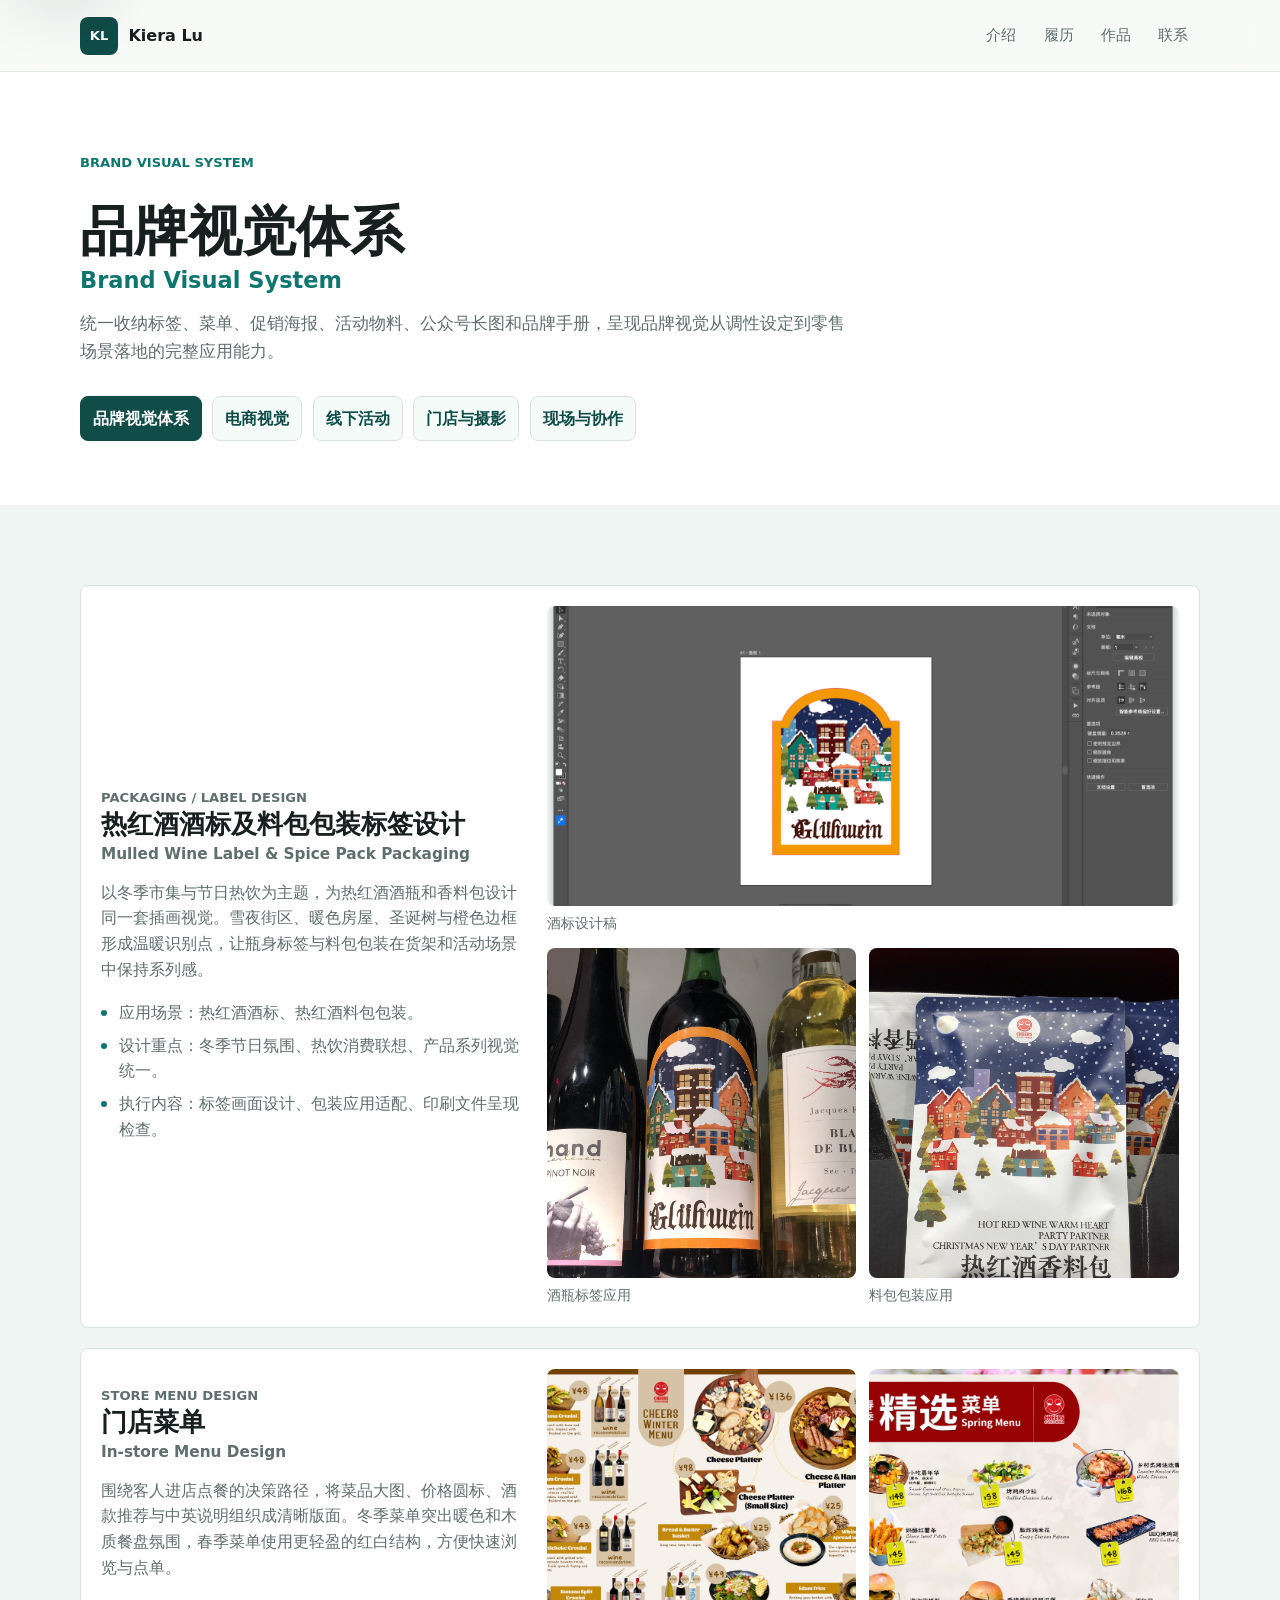
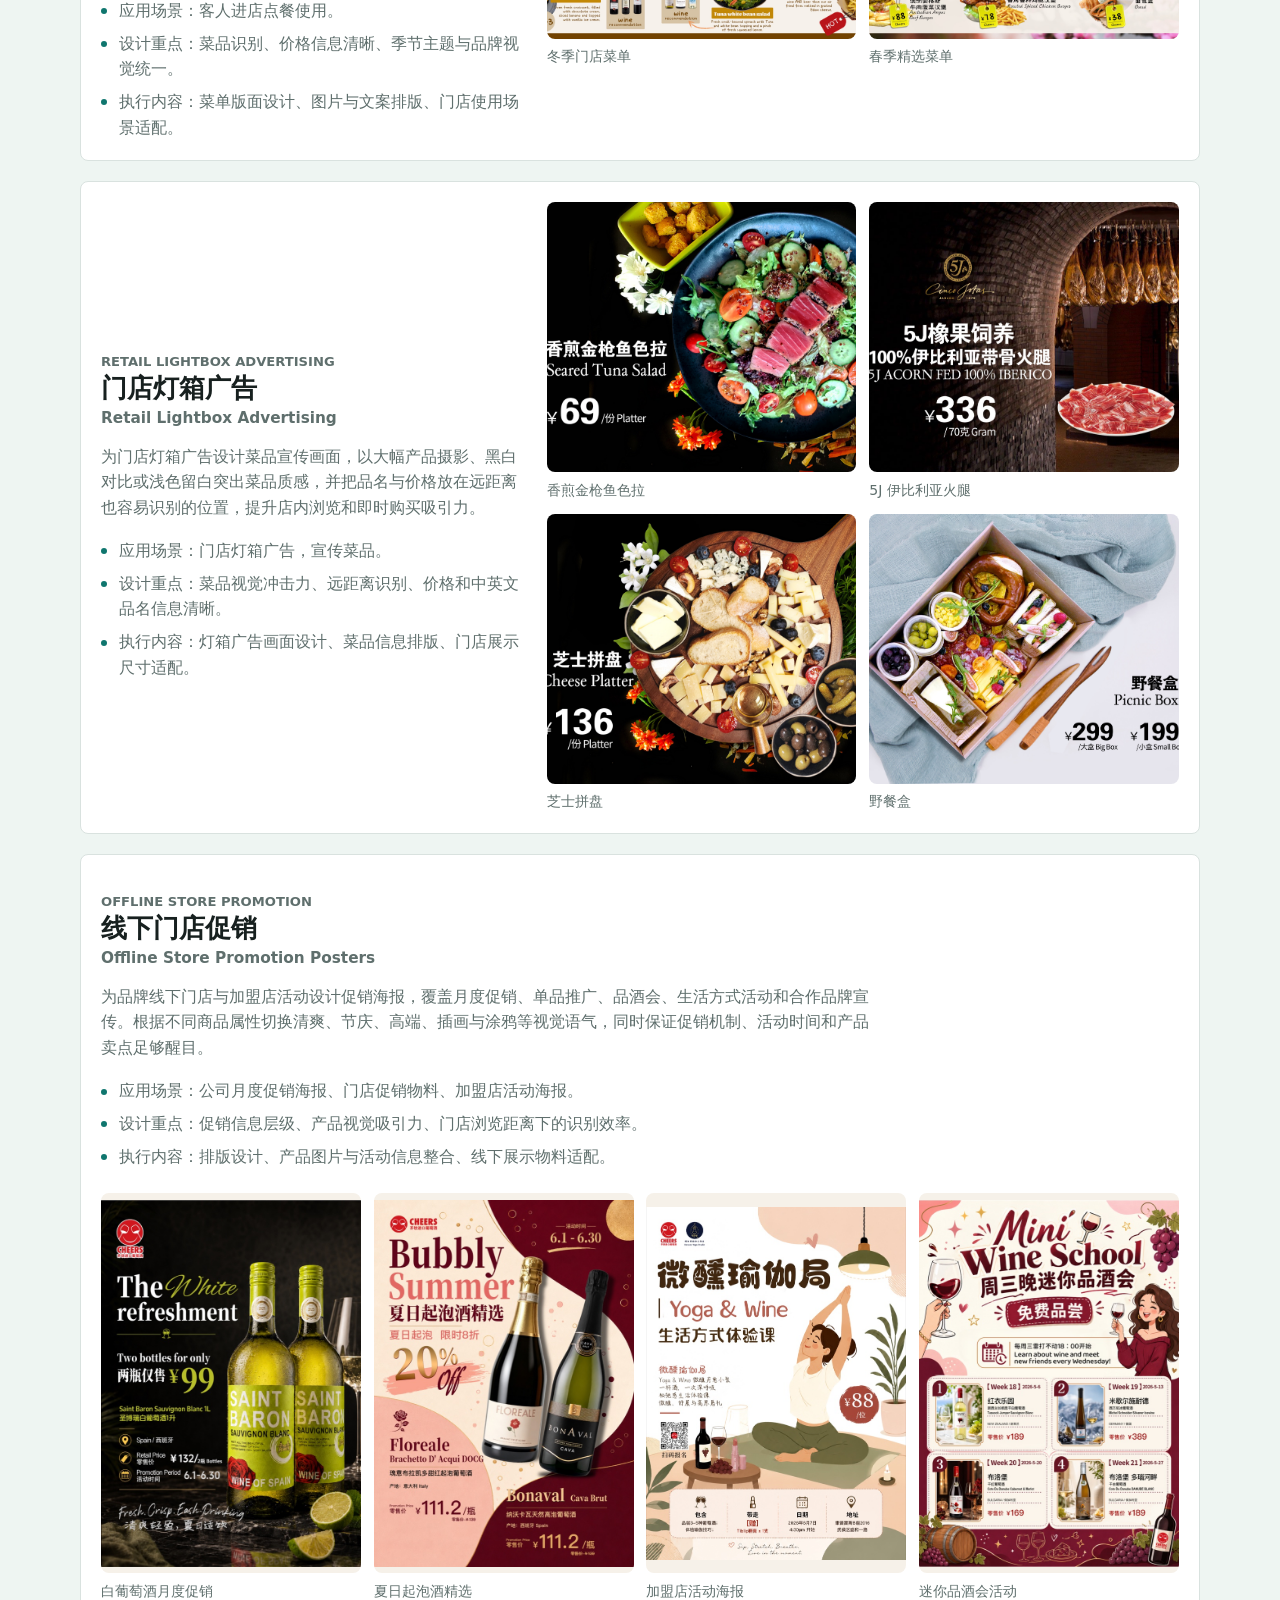
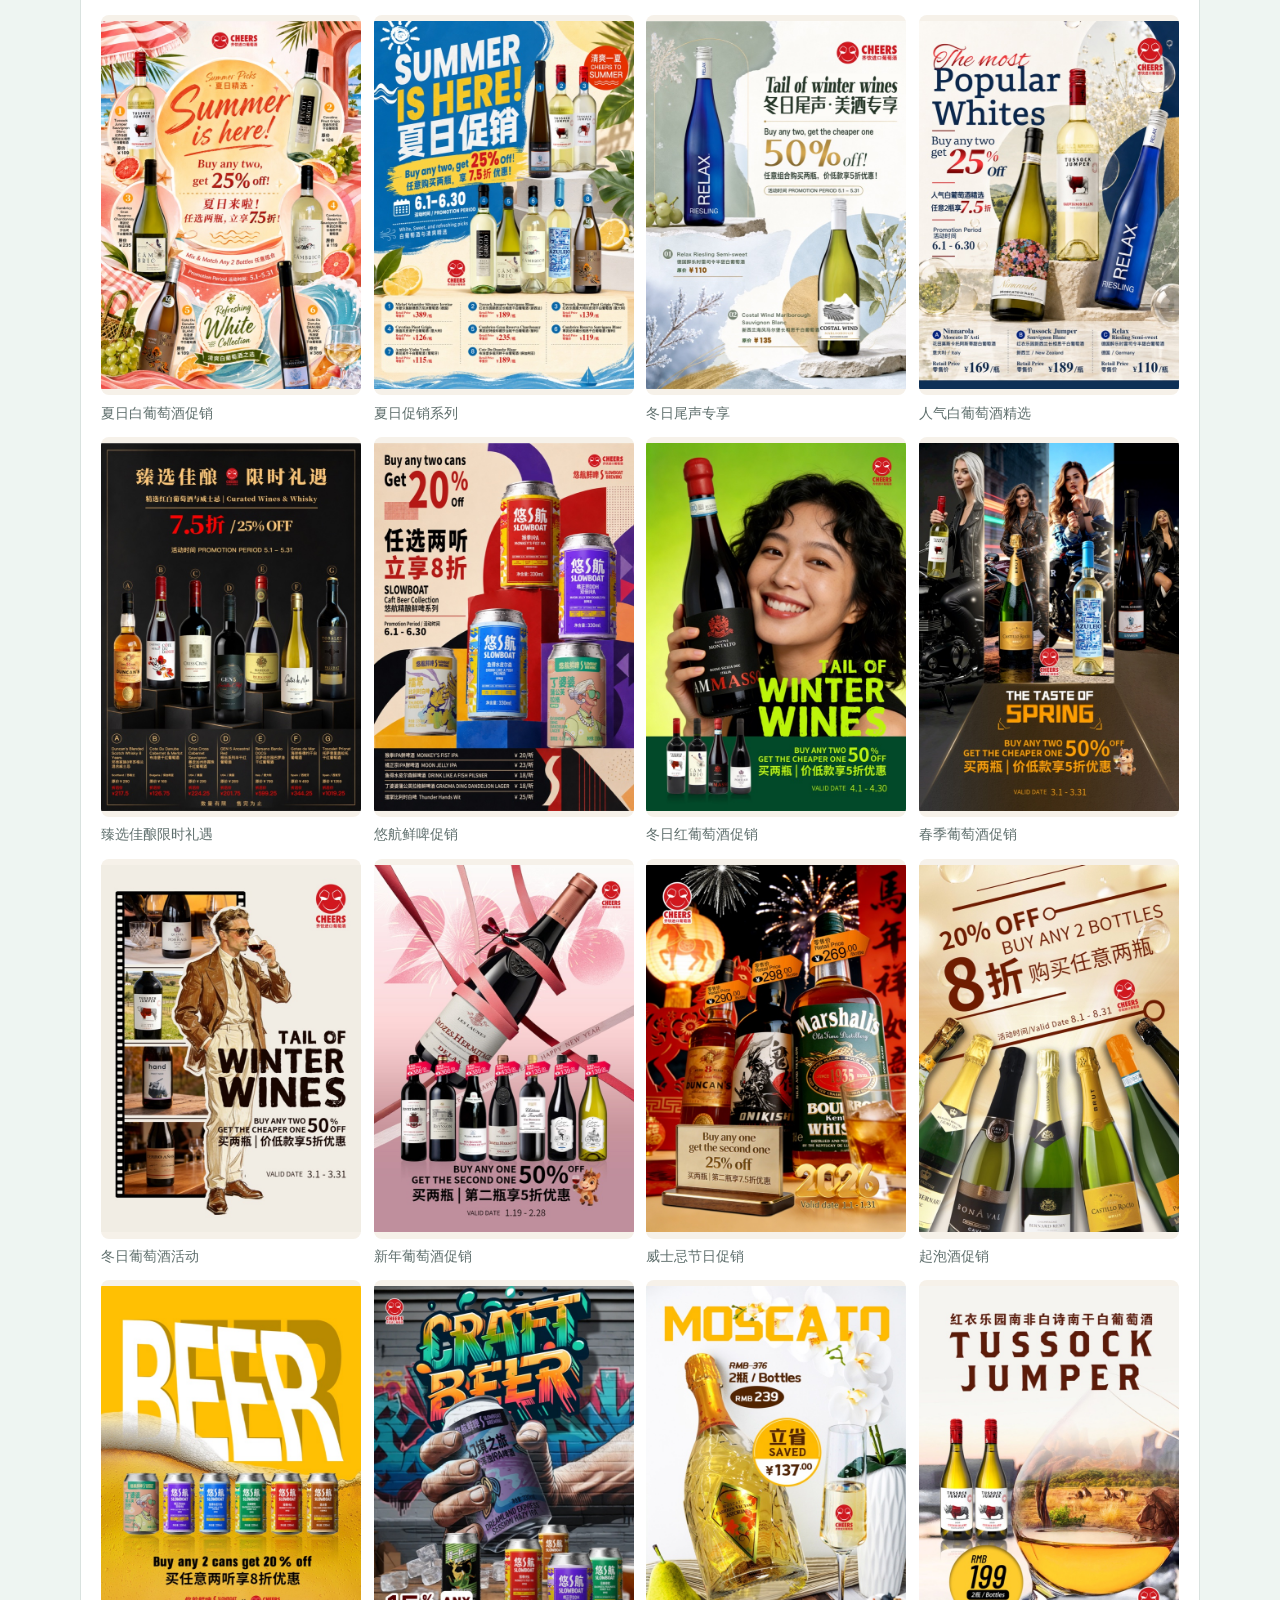
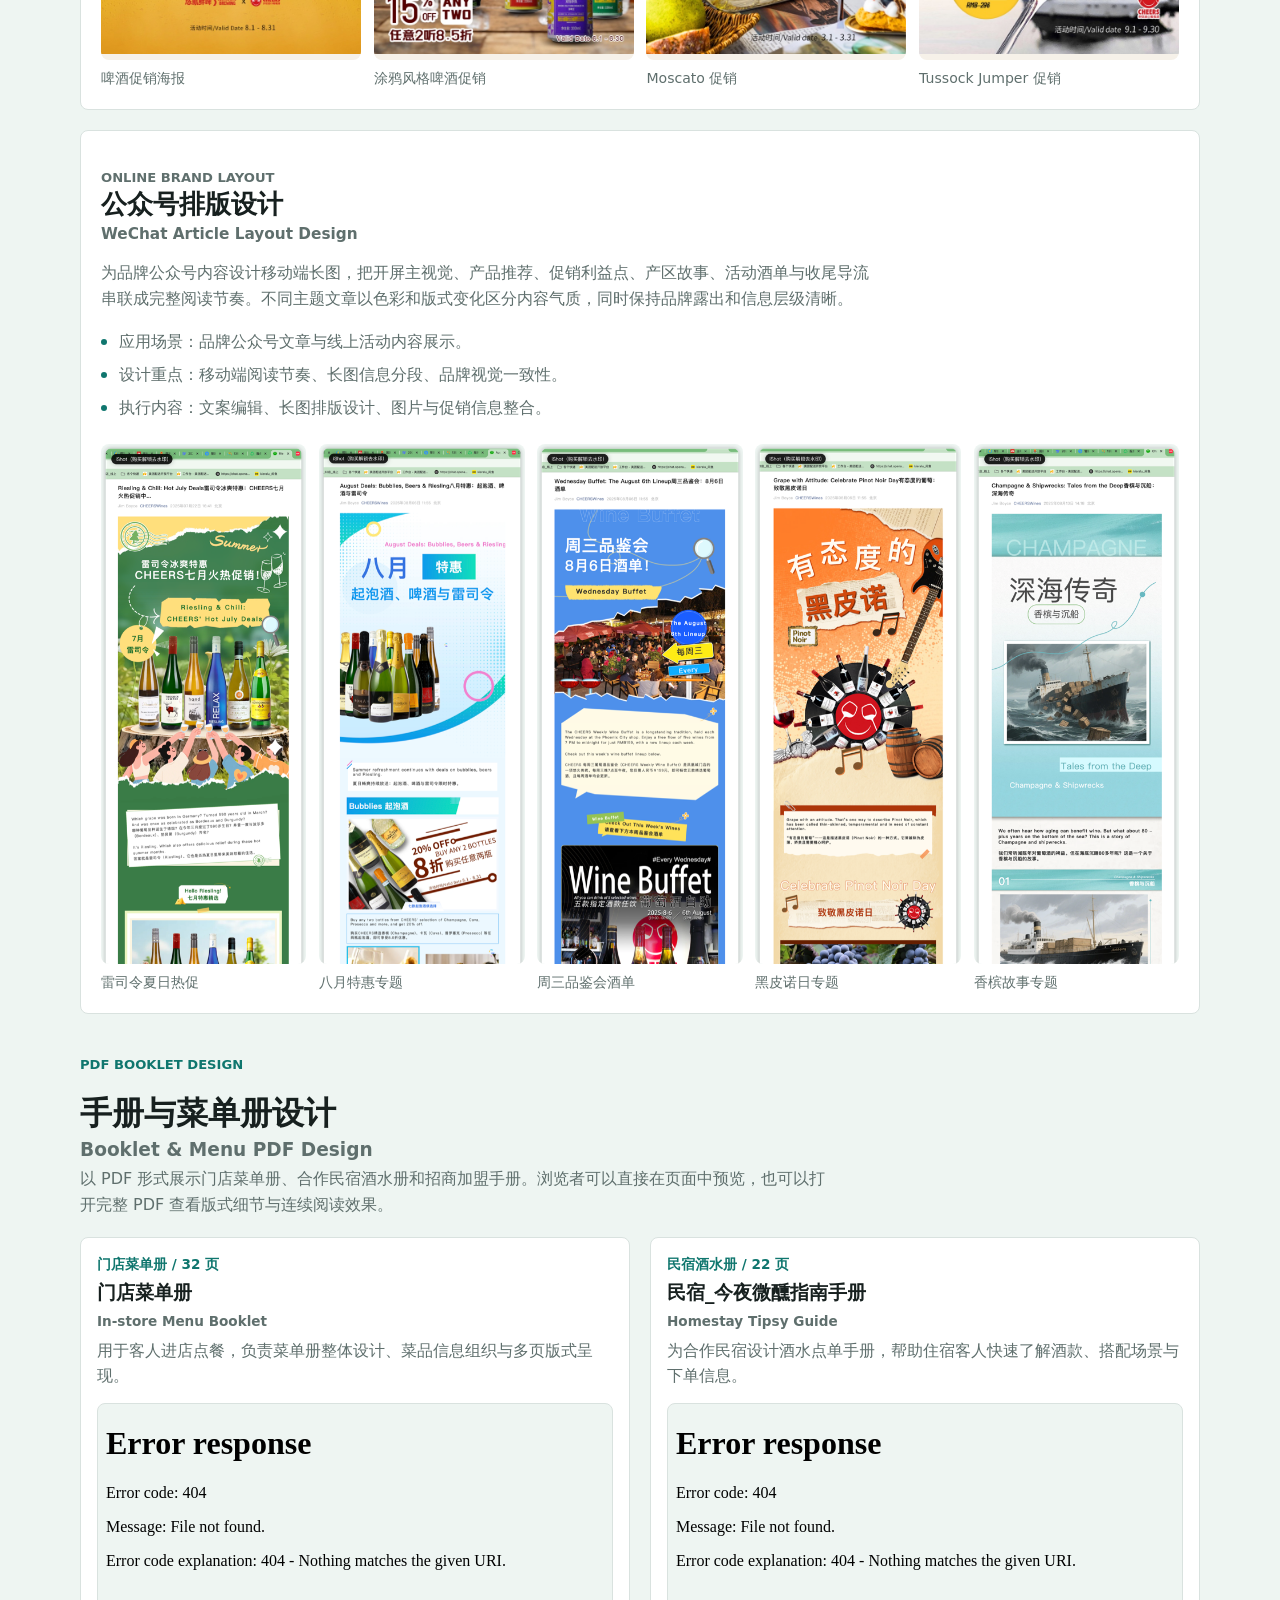
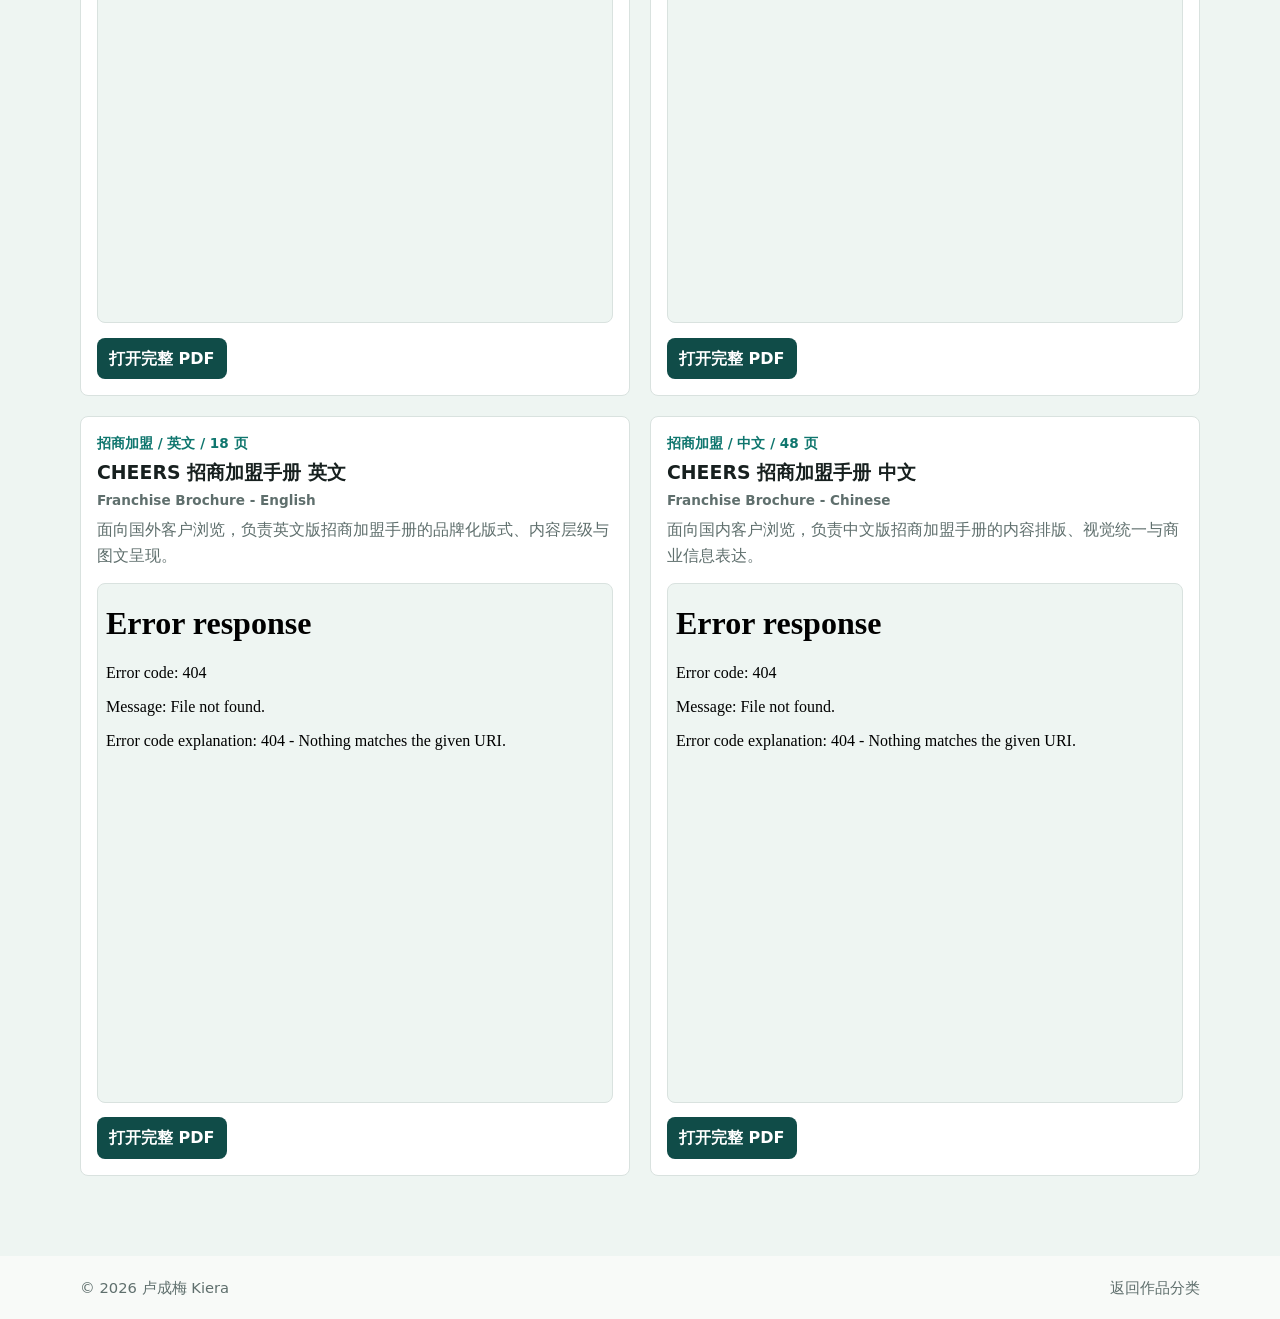
==== brand-visual.html @ 062b234b "Upload portfolio website" ====
<!doctype html>
<html lang="zh-CN">
  <head>
    <meta charset="utf-8" />
    <meta name="viewport" content="width=device-width, initial-scale=1" />
    <title>品牌视觉体系 - 卢成梅 Kiera</title>
    <meta
      name="description"
      content="卢成梅 Kiera 的品牌视觉体系作品，包括标签设计、菜单、门店促销海报、活动展位物料与品牌宣传素材。"
    />
    <link rel="stylesheet" href="styles.css" />
  </head>
  <body>
    <a class="skip-link" href="#main">跳到正文</a>

    <header class="site-header" data-header>
      <a class="brand" href="index.html#home" aria-label="回到首页">
        <span class="brand-mark" aria-hidden="true">KL</span>
        <span>Kiera Lu</span>
      </a>
      <nav class="site-nav" aria-label="主导航">
        <a href="index.html#about">介绍</a>
        <a href="index.html#resume">履历</a>
        <a href="index.html#work">作品</a>
        <a href="index.html#contact">联系</a>
      </nav>
    </header>

    <main id="main">
      <section class="page-hero">
        <div class="section-inner page-hero-inner">
          <p class="section-kicker">Brand Visual System</p>
          <h1>品牌视觉体系<span class="title-en">Brand Visual System</span></h1>
          <p>
            统一收纳标签、菜单、促销海报、活动物料、公众号长图和品牌手册，呈现品牌视觉从调性设定到零售场景落地的完整应用能力。
          </p>
          <div class="category-links" aria-label="作品分类">
            <a class="is-current" href="brand-visual.html">品牌视觉体系</a>
            <a href="ecommerce-visual.html">电商视觉</a>
            <a href="offline-events.html">线下活动</a>
            <a href="retail-photography.html">门店与摄影</a>
            <a href="onsite-collaboration.html">现场与协作</a>
          </div>
        </div>
      </section>

      <section class="section work-band">
        <div class="section-inner">
          <div class="case-stack">
            <article class="case-study" aria-labelledby="mulled-wine-title">
              <div class="case-copy">
                <p class="section-kicker">Packaging / Label Design</p>
                <h2 id="mulled-wine-title">
                  热红酒酒标及料包包装标签设计
                  <span class="title-en">Mulled Wine Label &amp; Spice Pack Packaging</span>
                </h2>
                <p>
                  以冬季市集与节日热饮为主题，为热红酒酒瓶和香料包设计同一套插画视觉。雪夜街区、暖色房屋、圣诞树与橙色边框形成温暖识别点，让瓶身标签与料包包装在货架和活动场景中保持系列感。
                </p>
                <ul class="case-points">
                  <li>应用场景：热红酒酒标、热红酒料包包装。</li>
                  <li>设计重点：冬季节日氛围、热饮消费联想、产品系列视觉统一。</li>
                  <li>执行内容：标签画面设计、包装应用适配、印刷文件呈现检查。</li>
                </ul>
              </div>

              <div class="case-gallery" aria-label="热红酒标签设计作品图">
                <figure>
                  <img
                    src="assets/works/mulled-wine-label-artwork.png"
                    data-full="assets/works/mulled-wine-label-artwork-full.png"
                    alt="Adobe Illustrator 中的热红酒酒标设计稿"
                  />
                  <figcaption>酒标设计稿</figcaption>
                </figure>
                <figure>
                  <img
                    src="assets/works/mulled-wine-bottle-label.jpg"
                    data-full="assets/works/mulled-wine-bottle-label-full.jpg"
                    alt="热红酒酒瓶标签实际应用照片"
                  />
                  <figcaption>酒瓶标签应用</figcaption>
                </figure>
                <figure>
                  <img
                    src="assets/works/mulled-wine-spice-pack.jpg"
                    data-full="assets/works/mulled-wine-spice-pack-full.jpg"
                    alt="热红酒料包包装标签实际应用照片"
                  />
                  <figcaption>料包包装应用</figcaption>
                </figure>
              </div>
            </article>

            <article class="case-study" aria-labelledby="store-menu-title">
              <div class="case-copy">
                <p class="section-kicker">Store Menu Design</p>
                <h2 id="store-menu-title">门店菜单<span class="title-en">In-store Menu Design</span></h2>
                <p>
                  围绕客人进店点餐的决策路径，将菜品大图、价格圆标、酒款推荐与中英说明组织成清晰版面。冬季菜单突出暖色和木质餐盘氛围，春季菜单使用更轻盈的红白结构，方便快速浏览与点单。
                </p>
                <ul class="case-points">
                  <li>应用场景：客人进店点餐使用。</li>
                  <li>设计重点：菜品识别、价格信息清晰、季节主题与品牌视觉统一。</li>
                  <li>执行内容：菜单版面设计、图片与文案排版、门店使用场景适配。</li>
                </ul>
              </div>

              <div class="case-gallery gallery-pair" aria-label="门店菜单设计作品图">
                <figure>
                  <img
                    src="assets/works/store-menu-winter.jpg"
                    data-full="assets/works/store-menu-winter-full.jpg"
                    alt="Cheers 冬季门店菜单设计"
                  />
                  <figcaption>冬季门店菜单</figcaption>
                </figure>
                <figure>
                  <img
                    src="assets/works/store-menu-spring.jpg"
                    data-full="assets/works/store-menu-spring-full.jpg"
                    alt="Cheers 春季精选门店菜单设计"
                  />
                  <figcaption>春季精选菜单</figcaption>
                </figure>
              </div>
            </article>

            <article class="case-study" aria-labelledby="lightbox-ad-title">
              <div class="case-copy">
                <p class="section-kicker">Retail Lightbox Advertising</p>
                <h2 id="lightbox-ad-title">
                  门店灯箱广告
                  <span class="title-en">Retail Lightbox Advertising</span>
                </h2>
                <p>
                  为门店灯箱广告设计菜品宣传画面，以大幅产品摄影、黑白对比或浅色留白突出菜品质感，并把品名与价格放在远距离也容易识别的位置，提升店内浏览和即时购买吸引力。
                </p>
                <ul class="case-points">
                  <li>应用场景：门店灯箱广告，宣传菜品。</li>
                  <li>设计重点：菜品视觉冲击力、远距离识别、价格和中英文品名信息清晰。</li>
                  <li>执行内容：灯箱广告画面设计、菜品信息排版、门店展示尺寸适配。</li>
                </ul>
              </div>

              <div class="case-gallery gallery-pair" aria-label="门店灯箱广告作品图">
                <figure>
                  <img
                    src="assets/works/lightbox-ad-tuna-salad.jpg"
                    data-full="assets/works/lightbox-ad-tuna-salad-full.jpg"
                    alt="香煎金枪鱼色拉门店灯箱广告"
                  />
                  <figcaption>香煎金枪鱼色拉</figcaption>
                </figure>
                <figure>
                  <img
                    src="assets/works/lightbox-ad-iberico-ham.jpg"
                    data-full="assets/works/lightbox-ad-iberico-ham-full.jpg"
                    alt="5J 橡果饲养伊比利亚带骨火腿门店灯箱广告"
                  />
                  <figcaption>5J 伊比利亚火腿</figcaption>
                </figure>
                <figure>
                  <img
                    src="assets/works/lightbox-ad-cheese-platter.jpg"
                    data-full="assets/works/lightbox-ad-cheese-platter-full.jpg"
                    alt="芝士拼盘门店灯箱广告"
                  />
                  <figcaption>芝士拼盘</figcaption>
                </figure>
                <figure>
                  <img
                    src="assets/works/lightbox-ad-picnic-box.jpg"
                    data-full="assets/works/lightbox-ad-picnic-box-full.jpg"
                    alt="野餐盒门店灯箱广告"
                  />
                  <figcaption>野餐盒</figcaption>
                </figure>
              </div>
            </article>

            <article class="case-study case-study-wide" aria-labelledby="offline-promo-title">
              <div class="case-copy">
                <p class="section-kicker">Offline Store Promotion</p>
                <h2 id="offline-promo-title">
                  线下门店促销
                  <span class="title-en">Offline Store Promotion Posters</span>
                </h2>
                <p>
                  为品牌线下门店与加盟店活动设计促销海报，覆盖月度促销、单品推广、品酒会、生活方式活动和合作品牌宣传。根据不同商品属性切换清爽、节庆、高端、插画与涂鸦等视觉语气，同时保证促销机制、活动时间和产品卖点足够醒目。
                </p>
                <ul class="case-points">
                  <li>应用场景：公司月度促销海报、门店促销物料、加盟店活动海报。</li>
                  <li>设计重点：促销信息层级、产品视觉吸引力、门店浏览距离下的识别效率。</li>
                  <li>执行内容：排版设计、产品图片与活动信息整合、线下展示物料适配。</li>
                </ul>
              </div>

              <div class="case-gallery gallery-posters" aria-label="线下门店促销海报作品图">
                <figure>
                  <img
                    src="assets/works/promo-poster-01.jpg"
                    data-full="assets/works/promo-poster-01-full.jpg"
                    data-long="true"
                    alt="圣博瑞白葡萄酒六月门店促销海报"
                  />
                  <figcaption>白葡萄酒月度促销</figcaption>
                </figure>
                <figure>
                  <img
                    src="assets/works/promo-poster-02.jpg"
                    data-full="assets/works/promo-poster-02-full.jpg"
                    data-long="true"
                    alt="夏日起泡酒精选门店促销海报"
                  />
                  <figcaption>夏日起泡酒精选</figcaption>
                </figure>
                <figure>
                  <img
                    src="assets/works/promo-poster-03.jpg"
                    data-full="assets/works/promo-poster-03-full.jpg"
                    data-long="true"
                    alt="微醺瑜伽局生活方式体验课海报"
                  />
                  <figcaption>加盟店活动海报</figcaption>
                </figure>
                <figure>
                  <img
                    src="assets/works/promo-poster-04.jpg"
                    data-full="assets/works/promo-poster-04-full.jpg"
                    data-long="true"
                    alt="周三晚迷你品酒会免费品尝海报"
                  />
                  <figcaption>迷你品酒会活动</figcaption>
                </figure>
                <figure>
                  <img
                    src="assets/works/promo-poster-05.jpg"
                    data-full="assets/works/promo-poster-05-full.jpg"
                    data-long="true"
                    alt="夏日精选白葡萄酒门店促销海报"
                  />
                  <figcaption>夏日白葡萄酒促销</figcaption>
                </figure>
                <figure>
                  <img
                    src="assets/works/promo-poster-06.jpg"
                    data-full="assets/works/promo-poster-06-full.jpg"
                    data-long="true"
                    alt="夏日促销白葡萄酒系列海报"
                  />
                  <figcaption>夏日促销系列</figcaption>
                </figure>
                <figure>
                  <img
                    src="assets/works/promo-poster-07.jpg"
                    data-full="assets/works/promo-poster-07-full.jpg"
                    data-long="true"
                    alt="冬日尾声美酒专享门店促销海报"
                  />
                  <figcaption>冬日尾声专享</figcaption>
                </figure>
                <figure>
                  <img
                    src="assets/works/promo-poster-08.jpg"
                    data-full="assets/works/promo-poster-08-full.jpg"
                    data-long="true"
                    alt="人气白葡萄酒精选门店促销海报"
                  />
                  <figcaption>人气白葡萄酒精选</figcaption>
                </figure>
                <figure>
                  <img
                    src="assets/works/promo-poster-09.jpg"
                    data-full="assets/works/promo-poster-09-full.jpg"
                    data-long="true"
                    alt="臻选佳酿限时礼遇门店促销海报"
                  />
                  <figcaption>臻选佳酿限时礼遇</figcaption>
                </figure>
                <figure>
                  <img
                    src="assets/works/promo-poster-10.jpg"
                    data-full="assets/works/promo-poster-10-full.jpg"
                    data-long="true"
                    alt="悠航鲜啤六月门店促销海报"
                  />
                  <figcaption>悠航鲜啤促销</figcaption>
                </figure>
                <figure>
                  <img
                    src="assets/works/promo-poster-11.jpg"
                    data-full="assets/works/promo-poster-11-full.jpg"
                    data-long="true"
                    alt="冬日红葡萄酒买两瓶低价款五折促销海报"
                  />
                  <figcaption>冬日红葡萄酒促销</figcaption>
                </figure>
                <figure>
                  <img
                    src="assets/works/promo-poster-12.jpg"
                    data-full="assets/works/promo-poster-12-full.jpg"
                    data-long="true"
                    alt="春季葡萄酒买两瓶低价款五折促销海报"
                  />
                  <figcaption>春季葡萄酒促销</figcaption>
                </figure>
                <figure>
                  <img
                    src="assets/works/promo-poster-13.jpg"
                    data-full="assets/works/promo-poster-13-full.jpg"
                    data-long="true"
                    alt="冬日葡萄酒促销活动海报"
                  />
                  <figcaption>冬日葡萄酒活动</figcaption>
                </figure>
                <figure>
                  <img
                    src="assets/works/promo-poster-14.jpg"
                    data-full="assets/works/promo-poster-14-full.jpg"
                    data-long="true"
                    alt="新年葡萄酒买两瓶第二瓶五折促销海报"
                  />
                  <figcaption>新年葡萄酒促销</figcaption>
                </figure>
                <figure>
                  <img
                    src="assets/works/promo-poster-15.jpg"
                    data-full="assets/works/promo-poster-15-full.jpg"
                    data-long="true"
                    alt="威士忌买一瓶第二瓶七五折促销海报"
                  />
                  <figcaption>威士忌节日促销</figcaption>
                </figure>
                <figure>
                  <img
                    src="assets/works/promo-poster-16.jpg"
                    data-full="assets/works/promo-poster-16-full.jpg"
                    data-long="true"
                    alt="起泡酒八月门店促销海报"
                  />
                  <figcaption>起泡酒促销</figcaption>
                </figure>
                <figure>
                  <img
                    src="assets/works/promo-poster-17.jpg"
                    data-full="assets/works/promo-poster-17-full.jpg"
                    data-long="true"
                    alt="悠航鲜啤八月门店促销海报"
                  />
                  <figcaption>啤酒促销海报</figcaption>
                </figure>
                <figure>
                  <img
                    src="assets/works/promo-poster-18.jpg"
                    data-full="assets/works/promo-poster-18-full.jpg"
                    data-long="true"
                    alt="悠航鲜啤涂鸦风格门店促销海报"
                  />
                  <figcaption>涂鸦风格啤酒促销</figcaption>
                </figure>
                <figure>
                  <img
                    src="assets/works/promo-poster-19.jpg"
                    data-full="assets/works/promo-poster-19-full.jpg"
                    data-long="true"
                    alt="Moscato 起泡酒促销海报"
                  />
                  <figcaption>Moscato 促销</figcaption>
                </figure>
                <figure>
                  <img
                    src="assets/works/promo-poster-20.jpg"
                    data-full="assets/works/promo-poster-20-full.jpg"
                    data-long="true"
                    alt="Tussock Jumper 南非白诗南促销海报"
                  />
                  <figcaption>Tussock Jumper 促销</figcaption>
                </figure>
              </div>
            </article>

            <article class="case-study case-study-wide" aria-labelledby="wechat-layout-title">
              <div class="case-copy">
                <p class="section-kicker">Online Brand Layout</p>
                <h2 id="wechat-layout-title">
                  公众号排版设计
                  <span class="title-en">WeChat Article Layout Design</span>
                </h2>
                <p>
                  为品牌公众号内容设计移动端长图，把开屏主视觉、产品推荐、促销利益点、产区故事、活动酒单与收尾导流串联成完整阅读节奏。不同主题文章以色彩和版式变化区分内容气质，同时保持品牌露出和信息层级清晰。
                </p>
                <ul class="case-points">
                  <li>应用场景：品牌公众号文章与线上活动内容展示。</li>
                  <li>设计重点：移动端阅读节奏、长图信息分段、品牌视觉一致性。</li>
                  <li>执行内容：文案编辑、长图排版设计、图片与促销信息整合。</li>
                </ul>
              </div>

              <div class="case-gallery gallery-long" aria-label="公众号排版设计作品图">
                <figure>
                  <img
                    src="assets/works/wechat-riesling-summer.png"
                    data-full="assets/works/wechat-riesling-summer-full.png"
                    data-long="true"
                    alt="雷司令夏日热促公众号排版长图"
                  />
                  <figcaption>雷司令夏日热促</figcaption>
                </figure>
                <figure>
                  <img
                    src="assets/works/wechat-august-deals.png"
                    data-full="assets/works/wechat-august-deals-full.png"
                    data-long="true"
                    alt="八月起泡酒啤酒雷司令特惠公众号排版长图"
                  />
                  <figcaption>八月特惠专题</figcaption>
                </figure>
                <figure>
                  <img
                    src="assets/works/wechat-wine-buffet.png"
                    data-full="assets/works/wechat-wine-buffet-full.png"
                    data-long="true"
                    alt="周三品鉴会酒单公众号排版长图"
                  />
                  <figcaption>周三品鉴会酒单</figcaption>
                </figure>
                <figure>
                  <img
                    src="assets/works/wechat-pinot-noir-day.png"
                    data-full="assets/works/wechat-pinot-noir-day-full.png"
                    data-long="true"
                    alt="黑皮诺日公众号排版长图"
                  />
                  <figcaption>黑皮诺日专题</figcaption>
                </figure>
                <figure>
                  <img
                    src="assets/works/wechat-champagne-tales.png"
                    data-full="assets/works/wechat-champagne-tales-full.png"
                    data-long="true"
                    alt="香槟故事公众号排版长图"
                  />
                  <figcaption>香槟故事专题</figcaption>
                </figure>
              </div>
            </article>
          </div>

          <section class="pdf-section" aria-labelledby="pdf-booklets-title">
            <div class="case-category-heading">
              <p class="section-kicker">PDF Booklet Design</p>
              <h2 id="pdf-booklets-title">
                手册与菜单册设计
                <span class="title-en">Booklet &amp; Menu PDF Design</span>
              </h2>
              <span>
                以 PDF 形式展示门店菜单册、合作民宿酒水册和招商加盟手册。浏览者可以直接在页面中预览，也可以打开完整 PDF 查看版式细节与连续阅读效果。
              </span>
            </div>

            <div class="pdf-grid">
              <article class="pdf-card">
                <div class="pdf-copy">
                  <p>门店菜单册 / 32 页</p>
                  <h3>门店菜单册<span class="title-en">In-store Menu Booklet</span></h3>
                  <span>用于客人进店点餐，负责菜单册整体设计、菜品信息组织与多页版式呈现。</span>
                </div>
                <iframe
                  title="门店菜单册 PDF 预览"
                  src="assets/pdfs/store-menu-book.pdf#toolbar=0&navpanes=0"
                  loading="lazy"
                ></iframe>
                <a href="assets/pdfs/store-menu-book.pdf" target="_blank" rel="noreferrer">打开完整 PDF</a>
              </article>

              <article class="pdf-card">
                <div class="pdf-copy">
                  <p>民宿酒水册 / 22 页</p>
                  <h3>民宿_今夜微醺指南手册<span class="title-en">Homestay Tipsy Guide</span></h3>
                  <span>为合作民宿设计酒水点单手册，帮助住宿客人快速了解酒款、搭配场景与下单信息。</span>
                </div>
                <iframe
                  title="民宿今夜微醺指南手册 PDF 预览"
                  src="assets/pdfs/homestay-tipsy-guide.pdf#toolbar=0&navpanes=0"
                  loading="lazy"
                ></iframe>
                <a href="assets/pdfs/homestay-tipsy-guide.pdf" target="_blank" rel="noreferrer">打开完整 PDF</a>
              </article>

              <article class="pdf-card">
                <div class="pdf-copy">
                  <p>招商加盟 / 英文 / 18 页</p>
                  <h3>CHEERS 招商加盟手册 英文<span class="title-en">Franchise Brochure - English</span></h3>
                  <span>面向国外客户浏览，负责英文版招商加盟手册的品牌化版式、内容层级与图文呈现。</span>
                </div>
                <iframe
                  title="CHEERS 招商加盟手册英文 PDF 预览"
                  src="assets/pdfs/cheers-franchise-brochure-en.pdf#toolbar=0&navpanes=0"
                  loading="lazy"
                ></iframe>
                <a href="assets/pdfs/cheers-franchise-brochure-en.pdf" target="_blank" rel="noreferrer">打开完整 PDF</a>
              </article>

              <article class="pdf-card">
                <div class="pdf-copy">
                  <p>招商加盟 / 中文 / 48 页</p>
                  <h3>CHEERS 招商加盟手册 中文<span class="title-en">Franchise Brochure - Chinese</span></h3>
                  <span>面向国内客户浏览，负责中文版招商加盟手册的内容排版、视觉统一与商业信息表达。</span>
                </div>
                <iframe
                  title="CHEERS 招商加盟手册中文 PDF 预览"
                  src="assets/pdfs/cheers-franchise-brochure-cn.pdf#toolbar=0&navpanes=0"
                  loading="lazy"
                ></iframe>
                <a href="assets/pdfs/cheers-franchise-brochure-cn.pdf" target="_blank" rel="noreferrer">打开完整 PDF</a>
              </article>
            </div>
          </section>
        </div>
      </section>
    </main>

    <footer class="site-footer">
      <span>© <span data-year></span> 卢成梅 Kiera</span>
      <a href="index.html#work">返回作品分类</a>
    </footer>

    <script src="script.js"></script>
  </body>
</html>
---- styles.css ----
:root {
  --ink: #17201f;
  --muted: #5f6f6d;
  --paper: #f8faf8;
  --surface: #ffffff;
  --line: #d9e2df;
  --teal: #0f766e;
  --teal-dark: #104c48;
  --amber: #c76e1d;
  --red: #bd3d35;
  --shadow: 0 22px 60px rgba(23, 32, 31, 0.14);
}

* {
  box-sizing: border-box;
}

html {
  scroll-behavior: smooth;
}

body {
  margin: 0;
  color: var(--ink);
  background: var(--paper);
  font-family:
    Inter, ui-sans-serif, system-ui, -apple-system, BlinkMacSystemFont, "Segoe UI",
    "PingFang SC", "Hiragino Sans GB", "Microsoft YaHei", sans-serif;
  line-height: 1.6;
  letter-spacing: 0;
}

img {
  max-width: 100%;
  display: block;
}

a {
  color: inherit;
}

.skip-link {
  position: absolute;
  left: 1rem;
  top: -4rem;
  z-index: 10;
  padding: 0.65rem 0.9rem;
  border-radius: 8px;
  background: var(--surface);
  box-shadow: var(--shadow);
  transition: top 160ms ease;
}

.skip-link:focus {
  top: 1rem;
}

.site-header {
  position: sticky;
  top: 0;
  z-index: 5;
  display: flex;
  align-items: center;
  justify-content: space-between;
  gap: 1rem;
  min-height: 72px;
  padding: 0.85rem max(1.25rem, calc((100vw - 1120px) / 2));
  background: rgba(248, 250, 248, 0.86);
  border-bottom: 1px solid rgba(217, 226, 223, 0.78);
  backdrop-filter: blur(18px);
}

.brand {
  display: inline-flex;
  align-items: center;
  gap: 0.65rem;
  font-weight: 800;
  text-decoration: none;
}

.brand-mark {
  display: inline-grid;
  width: 38px;
  height: 38px;
  place-items: center;
  border-radius: 8px;
  color: #ffffff;
  background: var(--teal-dark);
  font-size: 0.82rem;
}

.site-nav {
  display: flex;
  align-items: center;
  gap: 0.2rem;
}

.site-nav a {
  padding: 0.55rem 0.75rem;
  border-radius: 8px;
  color: var(--muted);
  font-size: 0.95rem;
  text-decoration: none;
}

.site-nav a:hover,
.site-nav a.is-active {
  color: var(--ink);
  background: rgba(15, 118, 110, 0.1);
}

.hero {
  position: relative;
  min-height: 78svh;
  display: grid;
  align-items: end;
  overflow: hidden;
  color: #ffffff;
}

.hero-image,
.hero-shade {
  position: absolute;
  inset: 0;
  width: 100%;
  height: 100%;
}

.hero-image {
  object-fit: cover;
}

.hero-shade {
  background:
    linear-gradient(90deg, rgba(10, 20, 18, 0.8), rgba(10, 20, 18, 0.22)),
    linear-gradient(0deg, rgba(10, 20, 18, 0.44), rgba(10, 20, 18, 0.04));
}

.hero-content {
  position: relative;
  width: min(1120px, calc(100% - 2.5rem));
  margin: 0 auto;
  padding: 8rem 0 5rem;
}

.eyebrow,
.section-kicker {
  margin: 0 0 0.9rem;
  color: var(--teal);
  font-size: 0.82rem;
  font-weight: 800;
  text-transform: uppercase;
}

.hero .eyebrow {
  color: #bce7db;
}

.hero h1 {
  max-width: 760px;
  margin: 0;
  font-size: 4rem;
  line-height: 1.05;
}

.hero-subtitle {
  max-width: 620px;
  margin: 1.35rem 0 0;
  color: rgba(255, 255, 255, 0.86);
  font-size: 1.2rem;
}

.hero-actions {
  display: flex;
  flex-wrap: wrap;
  gap: 0.75rem;
  margin-top: 2rem;
}

.hero-metrics {
  display: flex;
  flex-wrap: wrap;
  gap: 0.75rem;
  margin-top: 1.8rem;
}

.hero-metrics span {
  display: inline-flex;
  align-items: center;
  min-height: 42px;
  padding: 0.55rem 0.75rem;
  border: 1px solid rgba(255, 255, 255, 0.28);
  border-radius: 8px;
  color: rgba(255, 255, 255, 0.88);
  background: rgba(255, 255, 255, 0.11);
  backdrop-filter: blur(14px);
}

.hero-metrics strong {
  margin-right: 0.28rem;
  color: #ffffff;
}

.button {
  display: inline-flex;
  align-items: center;
  min-height: 44px;
  padding: 0.7rem 1rem;
  border-radius: 8px;
  font-weight: 800;
  text-decoration: none;
}

.button.primary {
  color: var(--ink);
  background: #ffffff;
}

.button.secondary {
  color: #ffffff;
  border: 1px solid rgba(255, 255, 255, 0.54);
}

.section {
  padding: 5rem 0;
}

.section-inner {
  width: min(1120px, calc(100% - 2.5rem));
  margin: 0 auto;
}

.intro-band {
  background: var(--surface);
}

.about-layout,
.contact-layout {
  display: grid;
  grid-template-columns: minmax(0, 0.9fr) minmax(0, 1.1fr);
  gap: 3rem;
  align-items: start;
}

.section h2 {
  margin: 0;
  font-size: 2.45rem;
  line-height: 1.16;
}

.title-en {
  display: block;
  margin-top: 0.3rem;
  color: var(--muted);
  font-size: 0.54em;
  font-weight: 800;
  line-height: 1.25;
}

.hero h1 .title-en {
  margin-top: 0.55rem;
  color: rgba(255, 255, 255, 0.78);
  font-size: 0.36em;
}

.page-hero h1 .title-en {
  color: var(--teal);
  font-size: 0.42em;
}

.contact-section .title-en {
  color: rgba(255, 255, 255, 0.76);
}

.resume-card h3 .title-en,
.skills-panel h3 .title-en,
.work-card h3 .title-en,
.detail-card h2 .title-en,
.pdf-copy h3 .title-en {
  font-size: 0.72em;
}

.case-copy h2 .title-en,
.case-copy h3 .title-en,
.case-category-heading h2 .title-en,
.case-category-heading h3 .title-en {
  font-size: 0.58em;
}

.about-copy p {
  margin: 0 0 1.1rem;
  color: var(--muted);
  font-size: 1.05rem;
}

.section-heading {
  display: flex;
  justify-content: space-between;
  align-items: end;
  gap: 1.5rem;
  margin-bottom: 2rem;
}

.resume-grid {
  display: grid;
  grid-template-columns: minmax(0, 1.45fr) minmax(300px, 0.55fr);
  gap: 1.25rem;
}

.resume-card,
.skills-panel,
.work-card {
  border: 1px solid var(--line);
  border-radius: 8px;
  background: var(--surface);
}

.resume-card,
.skills-panel {
  padding: 1.4rem;
}

.resume-card h3,
.skills-panel h3,
.work-card h3 {
  margin: 0;
  font-size: 1.15rem;
}

.experience-list {
  display: grid;
  gap: 1.35rem;
  margin: 1.3rem 0 0;
}

.experience-item {
  display: grid;
  gap: 0.55rem;
  padding-bottom: 1.35rem;
  border-bottom: 1px solid var(--line);
}

.experience-item:last-child {
  padding-bottom: 0;
  border-bottom: 0;
}

.experience-item h4 {
  margin: 0;
  font-size: 1.05rem;
}

.company-note {
  margin: 0;
  color: var(--muted);
}

.role-block {
  display: grid;
  gap: 0.45rem;
  margin-top: 0.25rem;
}

.role-block ul {
  display: grid;
  gap: 0.35rem;
  padding: 0;
  margin: 0;
  list-style: none;
}

.role-block li {
  position: relative;
  padding-left: 1.4rem;
  color: var(--muted);
}

.role-block li::before {
  content: "";
  position: absolute;
  left: 0;
  top: 0.62rem;
  width: 8px;
  height: 8px;
  border-radius: 50%;
  background: var(--teal);
}

.experience-item time,
.education-block time {
  color: var(--amber);
  font-size: 0.88rem;
  font-weight: 800;
}

.skill-group {
  display: flex;
  flex-wrap: wrap;
  gap: 0.55rem;
  margin-top: 1.25rem;
}

.skill-group span {
  padding: 0.42rem 0.62rem;
  border: 1px solid var(--line);
  border-radius: 999px;
  color: var(--teal-dark);
  background: #f4fbf8;
  font-size: 0.92rem;
  font-weight: 700;
}

.education-block {
  display: grid;
  gap: 0.4rem;
  margin-top: 2rem;
  padding-top: 1.35rem;
  border-top: 1px solid var(--line);
}

.education-block span {
  color: var(--muted);
}

.work-band {
  background: #eef5f2;
}

.page-hero {
  padding: 5rem 0 4rem;
  background: var(--surface);
}

.page-hero-inner {
  display: grid;
  gap: 1rem;
}

.page-hero h1 {
  max-width: 780px;
  margin: 0;
  font-size: 3.35rem;
  line-height: 1.08;
}

.page-hero p:not(.section-kicker) {
  max-width: 780px;
  margin: 0;
  color: var(--muted);
  font-size: 1.08rem;
}

.category-links {
  display: flex;
  flex-wrap: wrap;
  gap: 0.65rem;
  margin-top: 0.9rem;
}

.category-links a {
  display: inline-flex;
  align-items: center;
  min-height: 42px;
  padding: 0.55rem 0.75rem;
  border: 1px solid var(--line);
  border-radius: 8px;
  color: var(--teal-dark);
  background: #f4fbf8;
  font-weight: 800;
  text-decoration: none;
}

.category-links a:hover,
.category-links a.is-current {
  color: #ffffff;
  border-color: var(--teal-dark);
  background: var(--teal-dark);
}

.work-grid {
  display: grid;
  grid-template-columns: repeat(auto-fit, minmax(205px, 1fr));
  gap: 1.25rem;
}

.work-card {
  overflow: hidden;
  color: inherit;
  text-decoration: none;
  transition:
    transform 180ms ease,
    box-shadow 180ms ease,
    border-color 180ms ease;
}

.work-card:hover {
  transform: translateY(-3px);
  border-color: rgba(15, 118, 110, 0.34);
  box-shadow: 0 18px 42px rgba(23, 32, 31, 0.12);
}

.work-media {
  display: grid;
  min-height: 190px;
  place-items: end start;
  padding: 1rem;
  color: #ffffff;
  background-size: cover;
}

.work-media span {
  font-size: 2rem;
  font-weight: 900;
}

.media-teal {
  background:
    linear-gradient(135deg, rgba(15, 118, 110, 0.92), rgba(23, 32, 31, 0.45)),
    url("assets/portfolio-hero.png") center / cover;
}

.media-amber {
  background:
    linear-gradient(135deg, rgba(199, 110, 29, 0.92), rgba(23, 32, 31, 0.45)),
    url("assets/portfolio-hero.png") center / cover;
}

.media-red {
  background:
    linear-gradient(135deg, rgba(189, 61, 53, 0.9), rgba(23, 32, 31, 0.45)),
    url("assets/portfolio-hero.png") center / cover;
}

.media-green {
  background:
    linear-gradient(135deg, rgba(70, 124, 58, 0.9), rgba(23, 32, 31, 0.45)),
    url("assets/portfolio-hero.png") center / cover;
}

.media-blue {
  background:
    linear-gradient(135deg, rgba(50, 107, 140, 0.9), rgba(23, 32, 31, 0.45)),
    url("assets/portfolio-hero.png") center / cover;
}

.work-body {
  padding: 1.1rem;
}

.work-body p {
  margin: 0 0 0.4rem;
  color: var(--teal);
  font-size: 0.85rem;
  font-weight: 800;
}

.work-body span {
  display: block;
  margin-top: 0.6rem;
  color: var(--muted);
}

.work-points {
  display: grid;
  gap: 0.3rem;
  margin: 0.85rem 0 0;
  padding: 0;
  list-style: none;
}

.work-points li {
  position: relative;
  padding-left: 1rem;
  color: var(--muted);
  font-size: 0.94rem;
}

.work-points li::before {
  content: "";
  position: absolute;
  left: 0;
  top: 0.65rem;
  width: 5px;
  height: 5px;
  border-radius: 50%;
  background: var(--amber);
}

.case-category {
  margin-top: 2rem;
  scroll-margin-top: 96px;
}

.case-category-heading {
  display: grid;
  gap: 0.35rem;
  max-width: 760px;
  margin-bottom: 1rem;
}

.case-category-heading h2,
.case-category-heading h3 {
  margin: 0;
  font-size: 2rem;
  line-height: 1.18;
}

.case-category-heading span {
  color: var(--muted);
}

.case-stack {
  display: grid;
  gap: 1.25rem;
}

.case-study {
  display: grid;
  grid-template-columns: minmax(0, 0.8fr) minmax(0, 1.2fr);
  gap: 1.5rem;
  padding: 1.25rem;
  border: 1px solid var(--line);
  border-radius: 8px;
  background: var(--surface);
}

.case-study-wide {
  grid-template-columns: 1fr;
}

.case-study-wide .case-copy {
  max-width: 780px;
}

.case-copy {
  align-self: center;
}

.case-copy h2,
.case-copy h3 {
  margin: 0;
  font-size: 1.65rem;
  line-height: 1.22;
}

.case-copy p {
  margin: 1rem 0 0;
  color: var(--muted);
}

.case-points {
  display: grid;
  gap: 0.45rem;
  margin: 1.1rem 0 0;
  padding: 0;
  list-style: none;
}

.case-points li {
  position: relative;
  padding-left: 1.1rem;
  color: var(--muted);
}

.case-points li::before {
  content: "";
  position: absolute;
  left: 0;
  top: 0.65rem;
  width: 6px;
  height: 6px;
  border-radius: 50%;
  background: var(--teal);
}

.case-gallery {
  display: grid;
  grid-template-columns: repeat(2, minmax(0, 1fr));
  gap: 0.8rem;
}

.case-gallery figure {
  min-width: 0;
  margin: 0;
}

.case-gallery figure:first-child {
  grid-column: 1 / -1;
}

.case-gallery.gallery-pair figure:first-child {
  grid-column: auto;
}

.case-gallery.gallery-long {
  grid-template-columns: repeat(5, minmax(0, 1fr));
}

.case-gallery.gallery-long figure:first-child {
  grid-column: auto;
}

.case-gallery.gallery-posters {
  grid-template-columns: repeat(4, minmax(0, 1fr));
}

.case-gallery.gallery-posters figure:first-child {
  grid-column: auto;
}

.case-gallery img {
  width: 100%;
  height: 330px;
  border-radius: 8px;
  object-fit: cover;
  background: #eef5f2;
}

.image-open {
  display: block;
  width: 100%;
  padding: 0;
  border: 0;
  border-radius: 8px;
  background: transparent;
  cursor: zoom-in;
}

.image-open:focus-visible {
  outline: 3px solid var(--amber);
  outline-offset: 3px;
}

.image-open:hover img {
  filter: brightness(0.94);
}

.case-gallery figure:first-child img {
  height: 300px;
  object-position: center;
}

.case-gallery.gallery-pair img,
.case-gallery.gallery-pair figure:first-child img {
  height: 270px;
}

.case-gallery.gallery-long img,
.case-gallery.gallery-long figure:first-child img {
  height: 520px;
  object-position: top center;
}

.case-gallery.gallery-posters img,
.case-gallery.gallery-posters figure:first-child img {
  height: 380px;
  object-fit: contain;
  object-position: center;
  background: #f6f1e9;
}

.case-gallery figcaption {
  margin-top: 0.4rem;
  color: var(--muted);
  font-size: 0.88rem;
}

.pdf-section {
  margin-top: 2.5rem;
}

.pdf-section .case-category-heading h2 {
  margin: 0;
  font-size: 2rem;
  line-height: 1.18;
}

.pdf-grid {
  display: grid;
  grid-template-columns: repeat(2, minmax(0, 1fr));
  gap: 1.25rem;
  margin-top: 1.2rem;
}

.pdf-card {
  display: grid;
  gap: 0.9rem;
  min-width: 0;
  padding: 1rem;
  border: 1px solid var(--line);
  border-radius: 8px;
  background: var(--surface);
}

.pdf-copy p {
  margin: 0 0 0.35rem;
  color: var(--teal);
  font-size: 0.85rem;
  font-weight: 800;
}

.pdf-copy h3 {
  margin: 0;
  font-size: 1.18rem;
  line-height: 1.25;
}

.pdf-copy span {
  display: block;
  margin-top: 0.5rem;
  color: var(--muted);
}

.pdf-card iframe {
  width: 100%;
  height: 520px;
  border: 1px solid var(--line);
  border-radius: 8px;
  background: #eef5f2;
}

.pdf-card > a {
  display: inline-flex;
  justify-self: start;
  min-height: 40px;
  align-items: center;
  padding: 0.5rem 0.75rem;
  border-radius: 8px;
  color: #ffffff;
  background: var(--teal-dark);
  font-weight: 800;
  text-decoration: none;
}

.has-lightbox {
  overflow: hidden;
}

.lightbox[hidden] {
  display: none;
}

.lightbox {
  position: fixed;
  inset: 0;
  z-index: 20;
  display: grid;
  grid-template-rows: auto 1fr;
  gap: 1rem;
  padding: 1.25rem;
  background: rgba(8, 13, 12, 0.9);
}

.lightbox.is-long {
  overflow-y: auto;
  grid-template-rows: auto auto;
}

.lightbox-close {
  justify-self: end;
  width: 44px;
  height: 44px;
  border: 1px solid rgba(255, 255, 255, 0.26);
  border-radius: 8px;
  color: #ffffff;
  background: rgba(255, 255, 255, 0.14);
  cursor: pointer;
  font-size: 2rem;
  line-height: 1;
}

.lightbox.is-long .lightbox-close {
  position: sticky;
  top: 0;
  z-index: 1;
}

.lightbox-close:focus-visible {
  outline: 3px solid #ffcc8a;
  outline-offset: 3px;
}

.lightbox figure {
  display: grid;
  grid-template-rows: minmax(0, 1fr) auto;
  min-height: 0;
  margin: 0;
  place-items: center;
  gap: 0.8rem;
}

.lightbox img {
  max-width: min(96vw, 1500px);
  max-height: 82vh;
  width: auto;
  height: auto;
  border-radius: 8px;
  object-fit: contain;
  background: #ffffff;
  box-shadow: 0 24px 80px rgba(0, 0, 0, 0.42);
}

.lightbox.is-long figure {
  grid-template-rows: auto auto;
  align-content: start;
}

.lightbox.is-long img {
  width: min(94vw, 980px);
  max-width: none;
  max-height: none;
}

.lightbox figcaption {
  max-width: min(96vw, 1100px);
  color: rgba(255, 255, 255, 0.86);
  text-align: center;
}

.event-case-heading {
  margin-top: 2.5rem;
}

.event-metrics {
  display: grid;
  grid-template-columns: repeat(2, minmax(0, 1fr));
  gap: 0.8rem;
  margin: 1.2rem 0 1.35rem;
}

.event-metric {
  min-width: 0;
  padding: 1rem;
  border: 1px solid var(--line);
  border-radius: 8px;
  background: #f6f1e9;
}

.event-metric span {
  display: block;
  color: var(--muted);
  font-size: 0.82rem;
  font-weight: 800;
}

.event-metric strong {
  display: block;
  margin-top: 0.35rem;
  color: var(--ink);
  font-size: 1.45rem;
  line-height: 1.12;
}

.case-gallery.gallery-event figure:first-child img {
  height: 360px;
  object-fit: contain;
  background: #fbf7ef;
}

.case-gallery.gallery-event img {
  height: 340px;
  object-position: center;
}

.case-gallery.gallery-event-live {
  grid-template-columns: repeat(3, minmax(0, 1fr));
}

.case-gallery.gallery-event-live figure:first-child {
  grid-column: auto;
}

.case-gallery.gallery-event-live img,
.case-gallery.gallery-event-live figure:first-child img {
  height: 380px;
  object-fit: cover;
  object-position: center;
}

.detail-grid {
  display: grid;
  grid-template-columns: repeat(3, minmax(0, 1fr));
  gap: 1.25rem;
}

.detail-card {
  min-height: 230px;
  padding: 1.25rem;
  border: 1px solid var(--line);
  border-radius: 8px;
  background: var(--surface);
}

.detail-card p {
  margin: 0 0 0.55rem;
  color: var(--teal);
  font-size: 0.85rem;
  font-weight: 800;
}

.detail-card h2 {
  margin: 0;
  font-size: 1.35rem;
  line-height: 1.2;
}

.detail-card span {
  display: block;
  margin-top: 0.75rem;
  color: var(--muted);
}

.contact-section {
  color: #ffffff;
  background: var(--ink);
}

.contact-section .section-kicker {
  color: #ffcc8a;
}

.contact-layout {
  align-items: center;
}

.contact-links {
  display: grid;
  gap: 0.75rem;
}

.contact-links a {
  display: flex;
  align-items: center;
  justify-content: space-between;
  min-height: 54px;
  padding: 0.75rem 0;
  border-bottom: 1px solid rgba(255, 255, 255, 0.2);
  color: rgba(255, 255, 255, 0.9);
  text-decoration: none;
}

.contact-links a::after {
  content: "↗";
  font-size: 1rem;
}

.site-footer {
  display: flex;
  align-items: center;
  justify-content: space-between;
  gap: 1rem;
  width: min(1120px, calc(100% - 2.5rem));
  margin: 0 auto;
  padding: 1.25rem 0;
  color: var(--muted);
  font-size: 0.92rem;
}

.site-footer a {
  text-decoration: none;
}

@media (max-width: 820px) {
  .site-header {
    align-items: flex-start;
    flex-direction: column;
    min-height: auto;
    padding: 0.8rem 1.25rem;
  }

  .site-nav {
    width: 100%;
    overflow-x: auto;
    padding-bottom: 0.1rem;
  }

  .site-nav a {
    white-space: nowrap;
  }

  .hero {
    min-height: 76svh;
  }

  .hero-content {
    padding: 6rem 0 3.5rem;
  }

  .hero h1 {
    font-size: 3rem;
  }

  .section {
    padding: 4rem 0;
  }

  .section h2 {
    font-size: 2rem;
  }

  .about-layout,
  .resume-grid,
  .contact-layout {
    grid-template-columns: 1fr;
  }

  .work-grid {
    grid-template-columns: repeat(2, minmax(0, 1fr));
  }

  .case-study {
    grid-template-columns: 1fr;
  }

  .case-gallery.gallery-long {
    grid-template-columns: repeat(2, minmax(0, 1fr));
  }

  .case-gallery.gallery-posters {
    grid-template-columns: repeat(3, minmax(0, 1fr));
  }

  .detail-grid {
    grid-template-columns: 1fr;
  }

  .pdf-grid {
    grid-template-columns: 1fr;
  }
}

@media (max-width: 520px) {
  .hero h1 {
    font-size: 2.45rem;
  }

  .hero-subtitle {
    font-size: 1.05rem;
  }

  .page-hero {
    padding: 4rem 0 3rem;
  }

  .page-hero h1 {
    font-size: 2.35rem;
  }

  .section-inner,
  .hero-content,
  .site-footer {
    width: min(100% - 2rem, 1120px);
  }

  .section-heading {
    align-items: start;
    flex-direction: column;
  }

  .work-grid {
    grid-template-columns: 1fr;
  }

  .case-gallery {
    grid-template-columns: 1fr;
  }

  .case-gallery figure:first-child {
    grid-column: auto;
  }

  .case-gallery.gallery-long {
    grid-template-columns: 1fr;
  }

  .case-gallery.gallery-posters {
    grid-template-columns: 1fr;
  }

  .case-gallery img,
  .case-gallery figure:first-child img,
  .case-gallery.gallery-pair img,
  .case-gallery.gallery-pair figure:first-child img,
  .case-gallery.gallery-long img,
  .case-gallery.gallery-long figure:first-child img {
    height: 300px;
  }

  .case-gallery.gallery-posters img,
  .case-gallery.gallery-posters figure:first-child img {
    height: 460px;
  }

  .event-metrics {
    grid-template-columns: 1fr;
  }

  .case-gallery.gallery-event img,
  .case-gallery.gallery-event figure:first-child img {
    height: 260px;
  }

  .case-gallery.gallery-event-live {
    grid-template-columns: 1fr;
  }

  .case-gallery.gallery-event-live img,
  .case-gallery.gallery-event-live figure:first-child img {
    height: 330px;
  }

  .pdf-card iframe {
    height: 440px;
  }

  .site-footer {
    align-items: flex-start;
    flex-direction: column;
  }
}
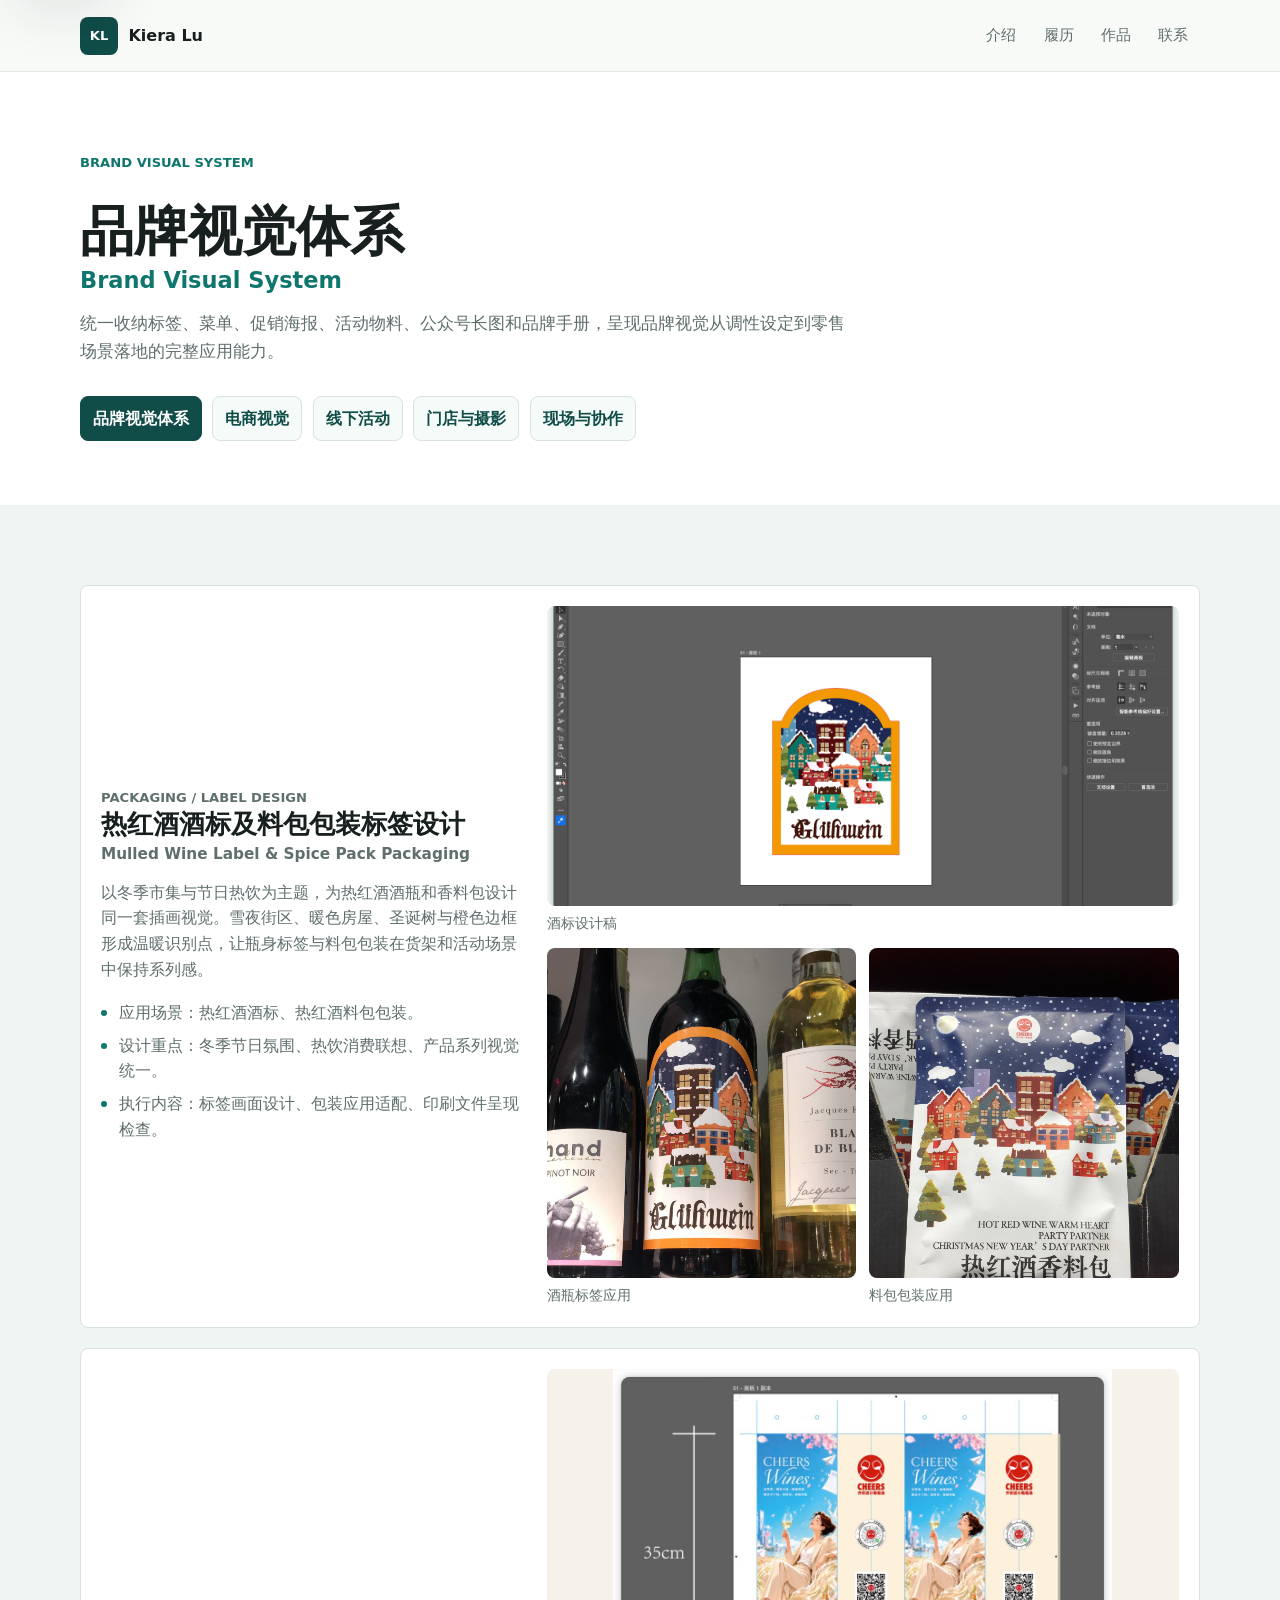
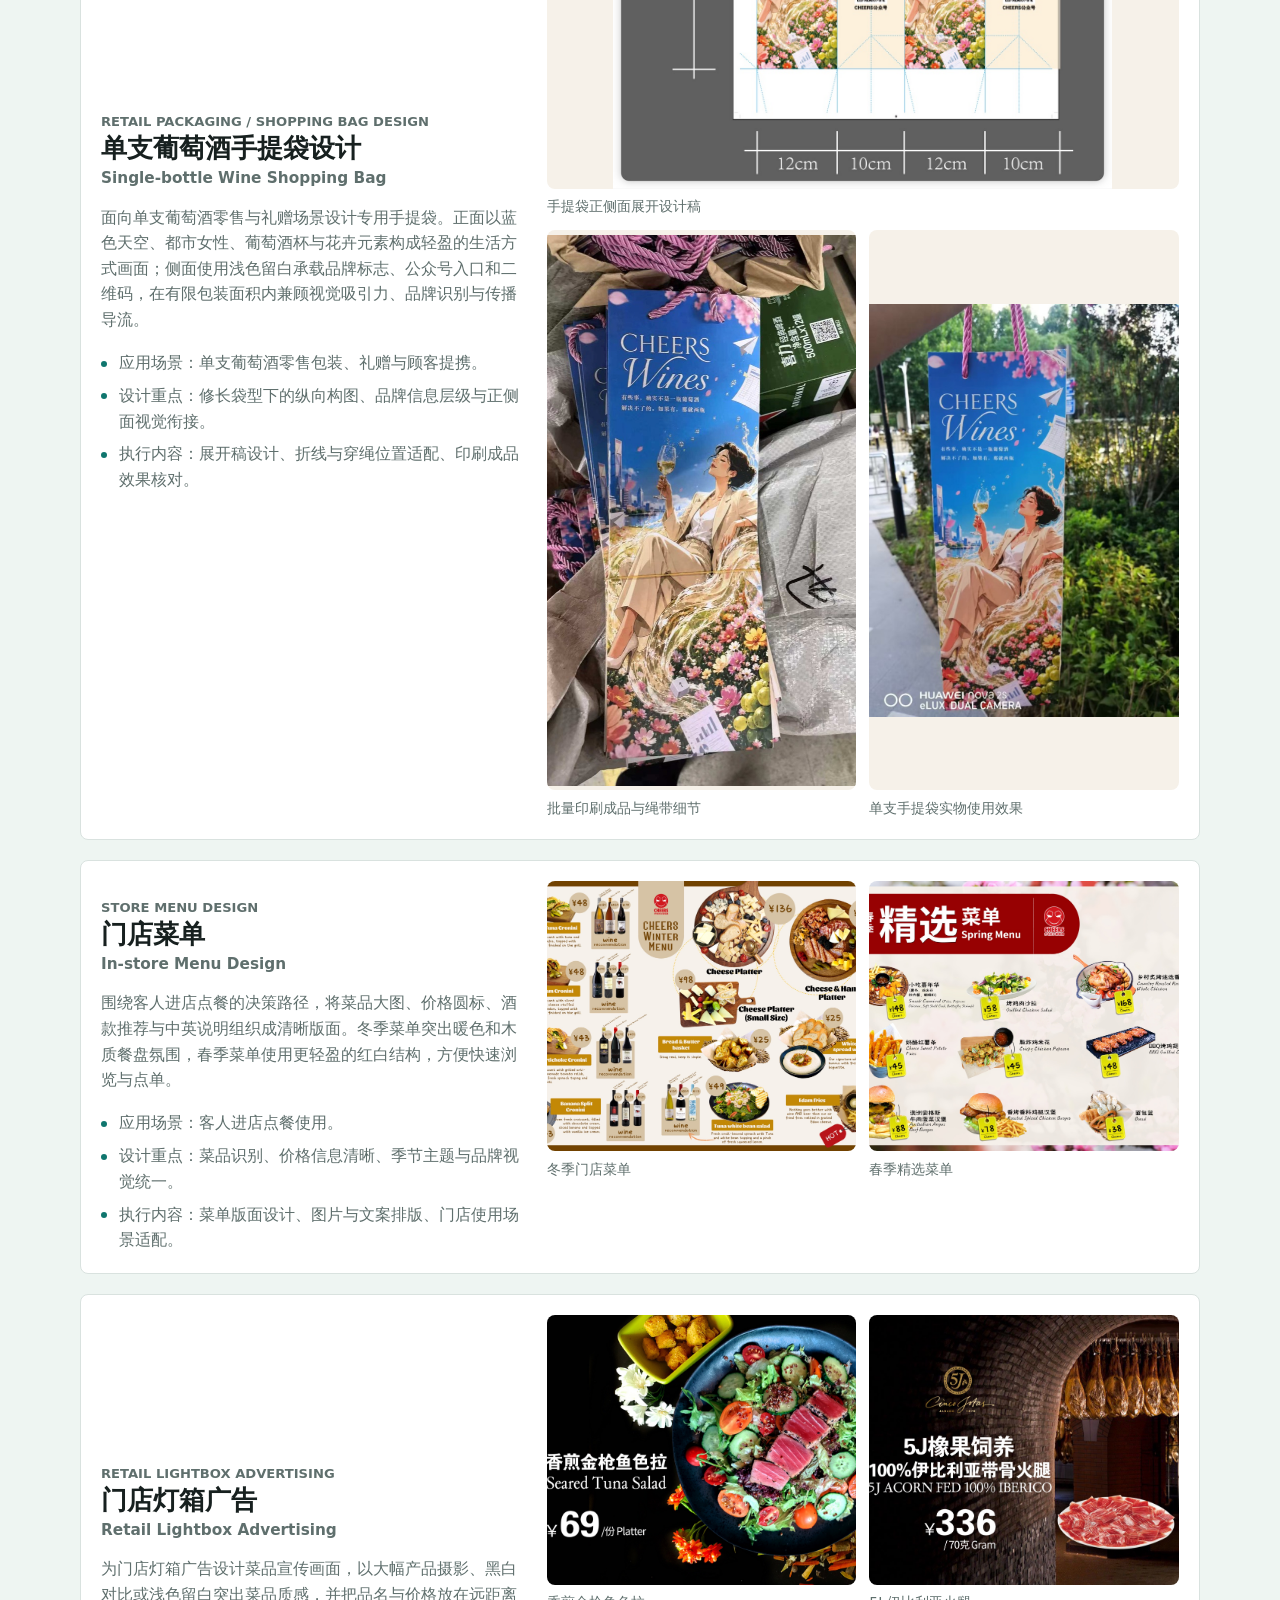
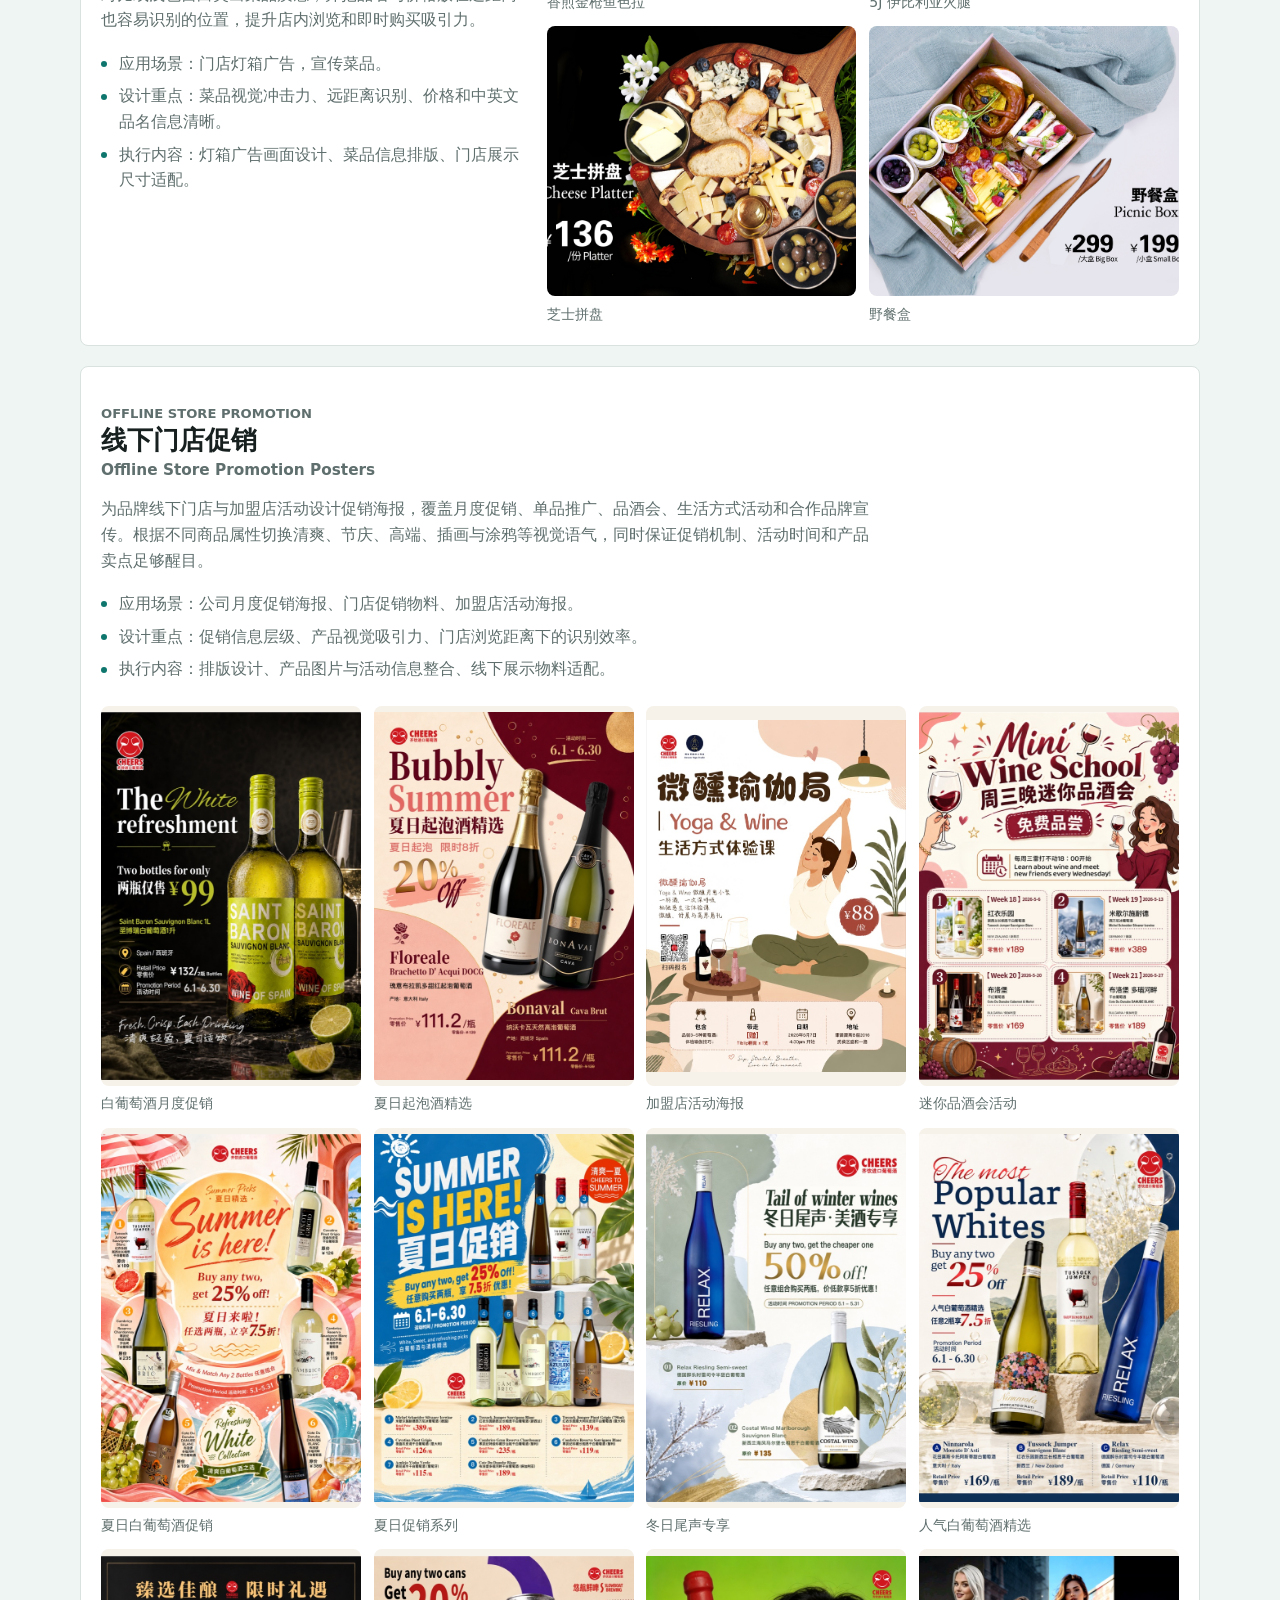
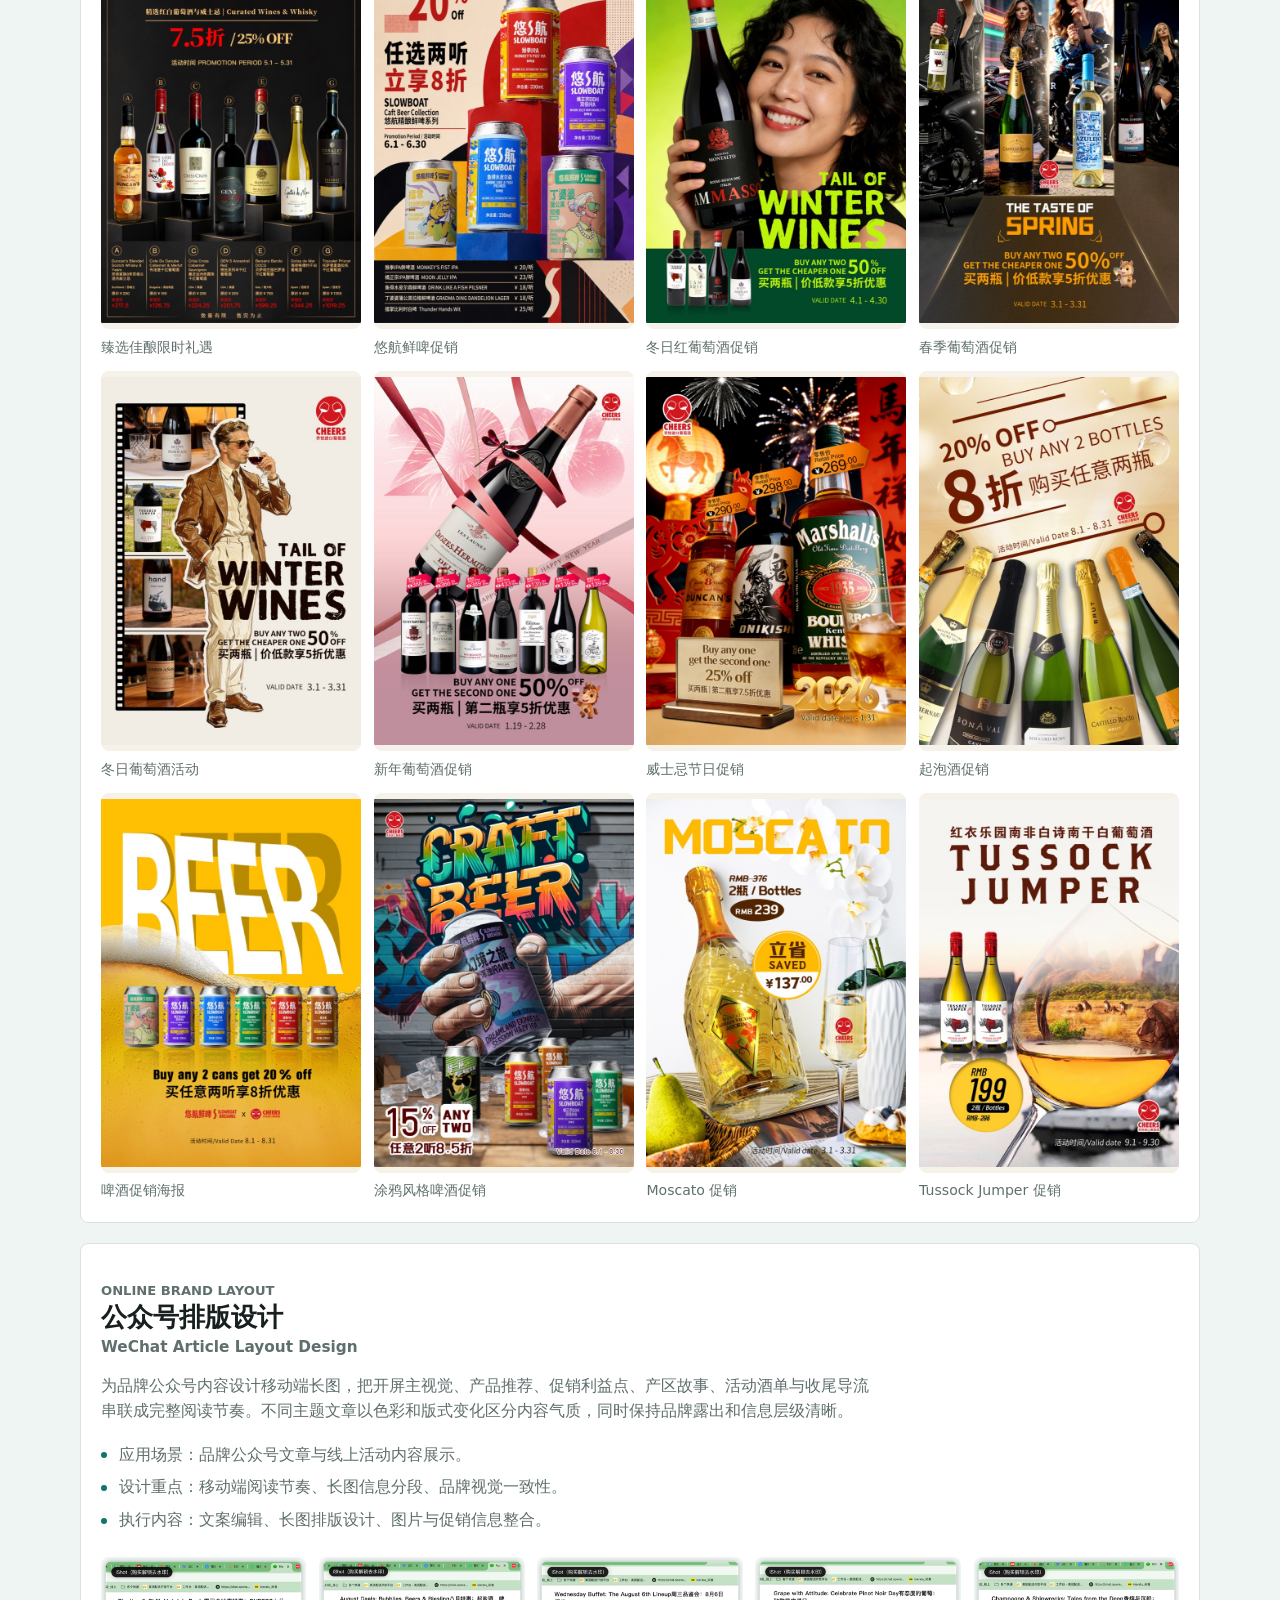
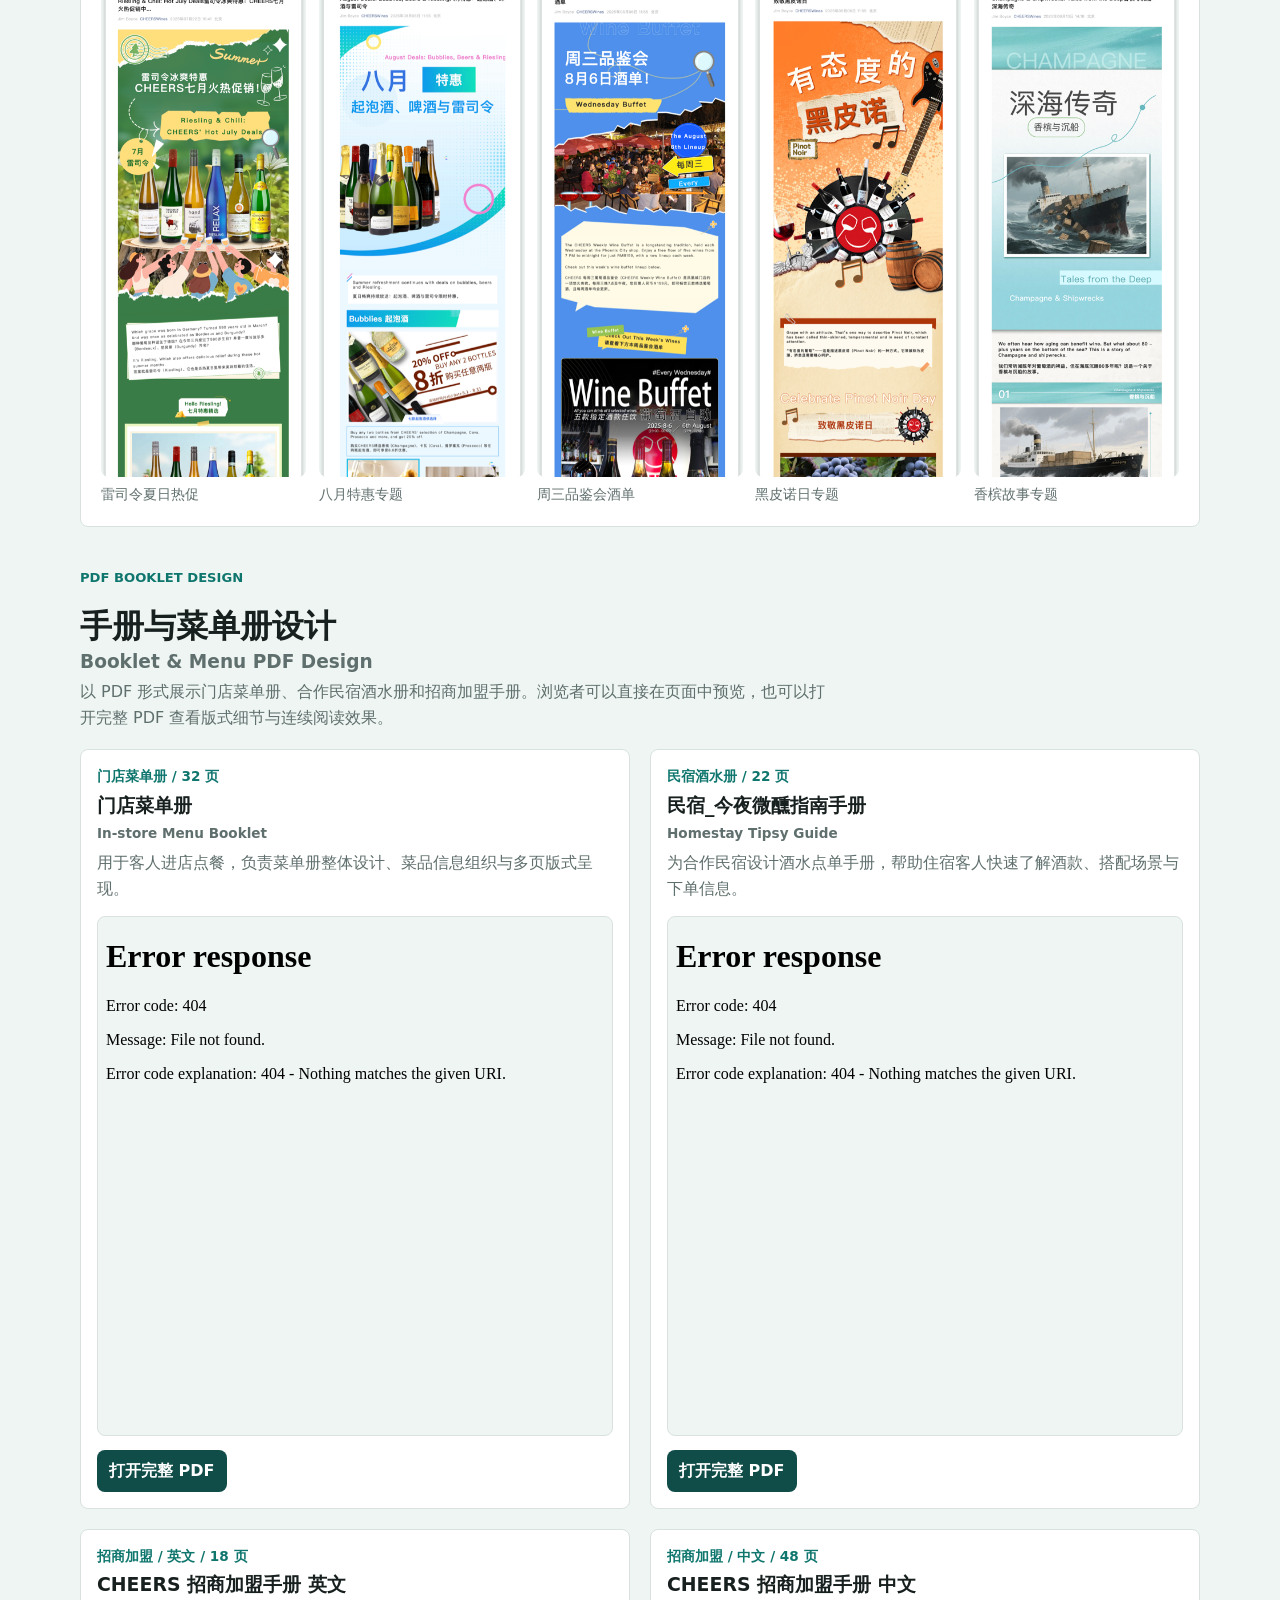
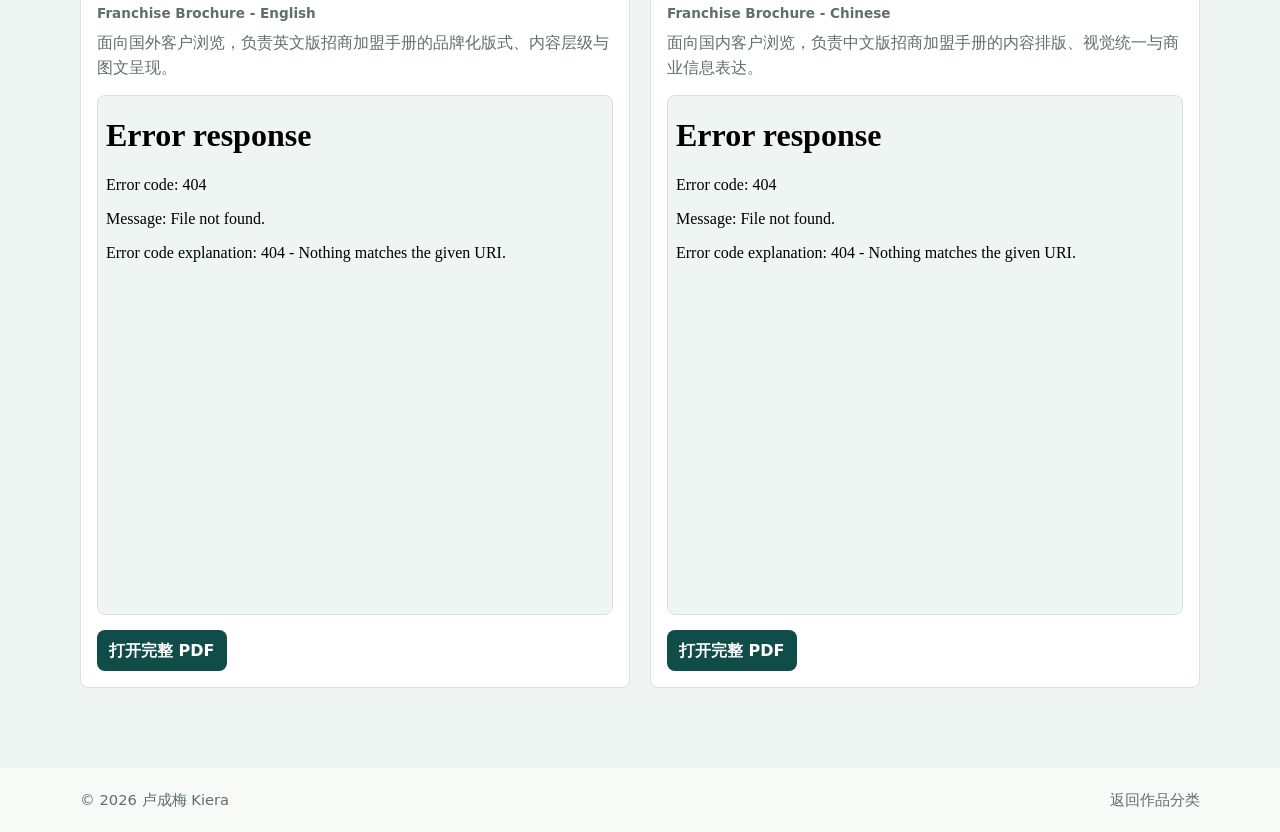
==== commit d3ab7691: "更新作品集内容与视觉案例" ====
--- a/brand-visual.html
+++ b/brand-visual.html
@@ -92,6 +92,56 @@
               </div>
             </article>
 
+            <article class="case-study" aria-labelledby="single-bottle-bag-title">
+              <div class="case-copy">
+                <p class="section-kicker">Retail Packaging / Shopping Bag Design</p>
+                <h2 id="single-bottle-bag-title">
+                  单支葡萄酒手提袋设计
+                  <span class="title-en">Single-bottle Wine Shopping Bag</span>
+                </h2>
+                <p>
+                  面向单支葡萄酒零售与礼赠场景设计专用手提袋。正面以蓝色天空、都市女性、葡萄酒杯与花卉元素构成轻盈的生活方式画面；侧面使用浅色留白承载品牌标志、公众号入口和二维码，在有限包装面积内兼顾视觉吸引力、品牌识别与传播导流。
+                </p>
+                <ul class="case-points">
+                  <li>应用场景：单支葡萄酒零售包装、礼赠与顾客提携。</li>
+                  <li>设计重点：修长袋型下的纵向构图、品牌信息层级与正侧面视觉衔接。</li>
+                  <li>执行内容：展开稿设计、折线与穿绳位置适配、印刷成品效果核对。</li>
+                </ul>
+              </div>
+
+              <div class="case-gallery gallery-shopping-bag" aria-label="单支葡萄酒手提袋设计稿与实物图">
+                <figure>
+                  <img
+                    src="assets/works/shopping-bag-artwork.jpg"
+                    data-full="assets/works/shopping-bag-artwork-full.jpg"
+                    alt="单支葡萄酒手提袋正侧面展开设计稿"
+                    loading="lazy"
+                  />
+                  <figcaption>手提袋正侧面展开设计稿</figcaption>
+                </figure>
+                <figure>
+                  <img
+                    src="assets/works/shopping-bag-production.jpg"
+                    data-full="assets/works/shopping-bag-production-full.jpg"
+                    data-long="true"
+                    alt="单支葡萄酒手提袋批量印刷成品"
+                    loading="lazy"
+                  />
+                  <figcaption>批量印刷成品与绳带细节</figcaption>
+                </figure>
+                <figure>
+                  <img
+                    src="assets/works/shopping-bag-in-use.jpg"
+                    data-full="assets/works/shopping-bag-in-use-full.jpg"
+                    data-long="true"
+                    alt="单支葡萄酒手提袋实物使用效果"
+                    loading="lazy"
+                  />
+                  <figcaption>单支手提袋实物使用效果</figcaption>
+                </figure>
+              </div>
+            </article>
+
             <article class="case-study" aria-labelledby="store-menu-title">
               <div class="case-copy">
                 <p class="section-kicker">Store Menu Design</p>
--- a/styles.css
+++ b/styles.css
@@ -679,6 +679,10 @@
   gap: 0.8rem;
 }
 
+.case-gallery-followup {
+  margin-top: 1rem;
+}
+
 .case-gallery figure {
   min-width: 0;
   margin: 0;
@@ -759,6 +763,20 @@
   background: #f6f1e9;
 }
 
+.case-gallery.gallery-shopping-bag figure:first-child img {
+  height: 420px;
+  object-fit: contain;
+  object-position: center;
+  background: #f6f1e9;
+}
+
+.case-gallery.gallery-shopping-bag figure:not(:first-child) img {
+  height: 560px;
+  object-fit: contain;
+  object-position: center;
+  background: #f6f1e9;
+}
+
 .case-gallery figcaption {
   margin-top: 0.4rem;
   color: var(--muted);
@@ -921,6 +939,50 @@
   margin-top: 2.5rem;
 }
 
+.product-gallery-heading {
+  margin-top: 3rem;
+}
+
+.retail-gallery-heading {
+  margin-top: 3rem;
+}
+
+.case-gallery.gallery-retail-visual {
+  grid-template-columns: repeat(3, minmax(0, 1fr));
+}
+
+.case-gallery.gallery-retail-visual img {
+  height: 260px;
+  object-fit: cover;
+  object-position: center;
+}
+
+.case-gallery.gallery-retail-visual figure:first-child {
+  grid-column: 1 / -1;
+}
+
+.case-gallery.gallery-retail-visual figure:first-child img {
+  height: 420px;
+  object-fit: cover;
+  object-position: center;
+}
+
+.case-gallery.gallery-product-photography {
+  grid-template-columns: repeat(4, minmax(0, 1fr));
+}
+
+.case-gallery.gallery-product-photography figure:first-child {
+  grid-column: auto;
+}
+
+.case-gallery.gallery-product-photography img,
+.case-gallery.gallery-product-photography figure:first-child img {
+  height: auto;
+  aspect-ratio: 4 / 3;
+  object-fit: cover;
+  object-position: center;
+}
+
 .event-metrics {
   display: grid;
   grid-template-columns: repeat(2, minmax(0, 1fr));
@@ -981,6 +1043,10 @@
   display: grid;
   grid-template-columns: repeat(3, minmax(0, 1fr));
   gap: 1.25rem;
+}
+
+.detail-grid-four {
+  grid-template-columns: repeat(4, minmax(0, 1fr));
 }
 
 .detail-card {
@@ -1120,6 +1186,18 @@
     grid-template-columns: repeat(3, minmax(0, 1fr));
   }
 
+  .case-gallery.gallery-posters.gallery-pair {
+    grid-template-columns: repeat(2, minmax(0, 1fr));
+  }
+
+  .case-gallery.gallery-product-photography {
+    grid-template-columns: repeat(2, minmax(0, 1fr));
+  }
+
+  .case-gallery.gallery-retail-visual {
+    grid-template-columns: repeat(2, minmax(0, 1fr));
+  }
+
   .detail-grid {
     grid-template-columns: 1fr;
   }
@@ -1130,6 +1208,27 @@
 }
 
 @media (max-width: 520px) {
+  .case-gallery.gallery-posters.gallery-pair {
+    grid-template-columns: 1fr;
+  }
+
+  .case-gallery.gallery-product-photography {
+    grid-template-columns: 1fr;
+  }
+
+  .case-gallery.gallery-retail-visual {
+    grid-template-columns: 1fr;
+  }
+
+  .case-gallery.gallery-retail-visual figure:first-child {
+    grid-column: auto;
+  }
+
+  .case-gallery.gallery-retail-visual img,
+  .case-gallery.gallery-retail-visual figure:first-child img {
+    height: 260px;
+  }
+
   .hero h1 {
     font-size: 2.45rem;
   }
@@ -1191,6 +1290,13 @@
     height: 460px;
   }
 
+  .case-gallery.gallery-shopping-bag figure:first-child img,
+  .case-gallery.gallery-shopping-bag figure:not(:first-child) img {
+    height: auto;
+    max-height: none;
+    object-fit: contain;
+  }
+
   .event-metrics {
     grid-template-columns: 1fr;
   }
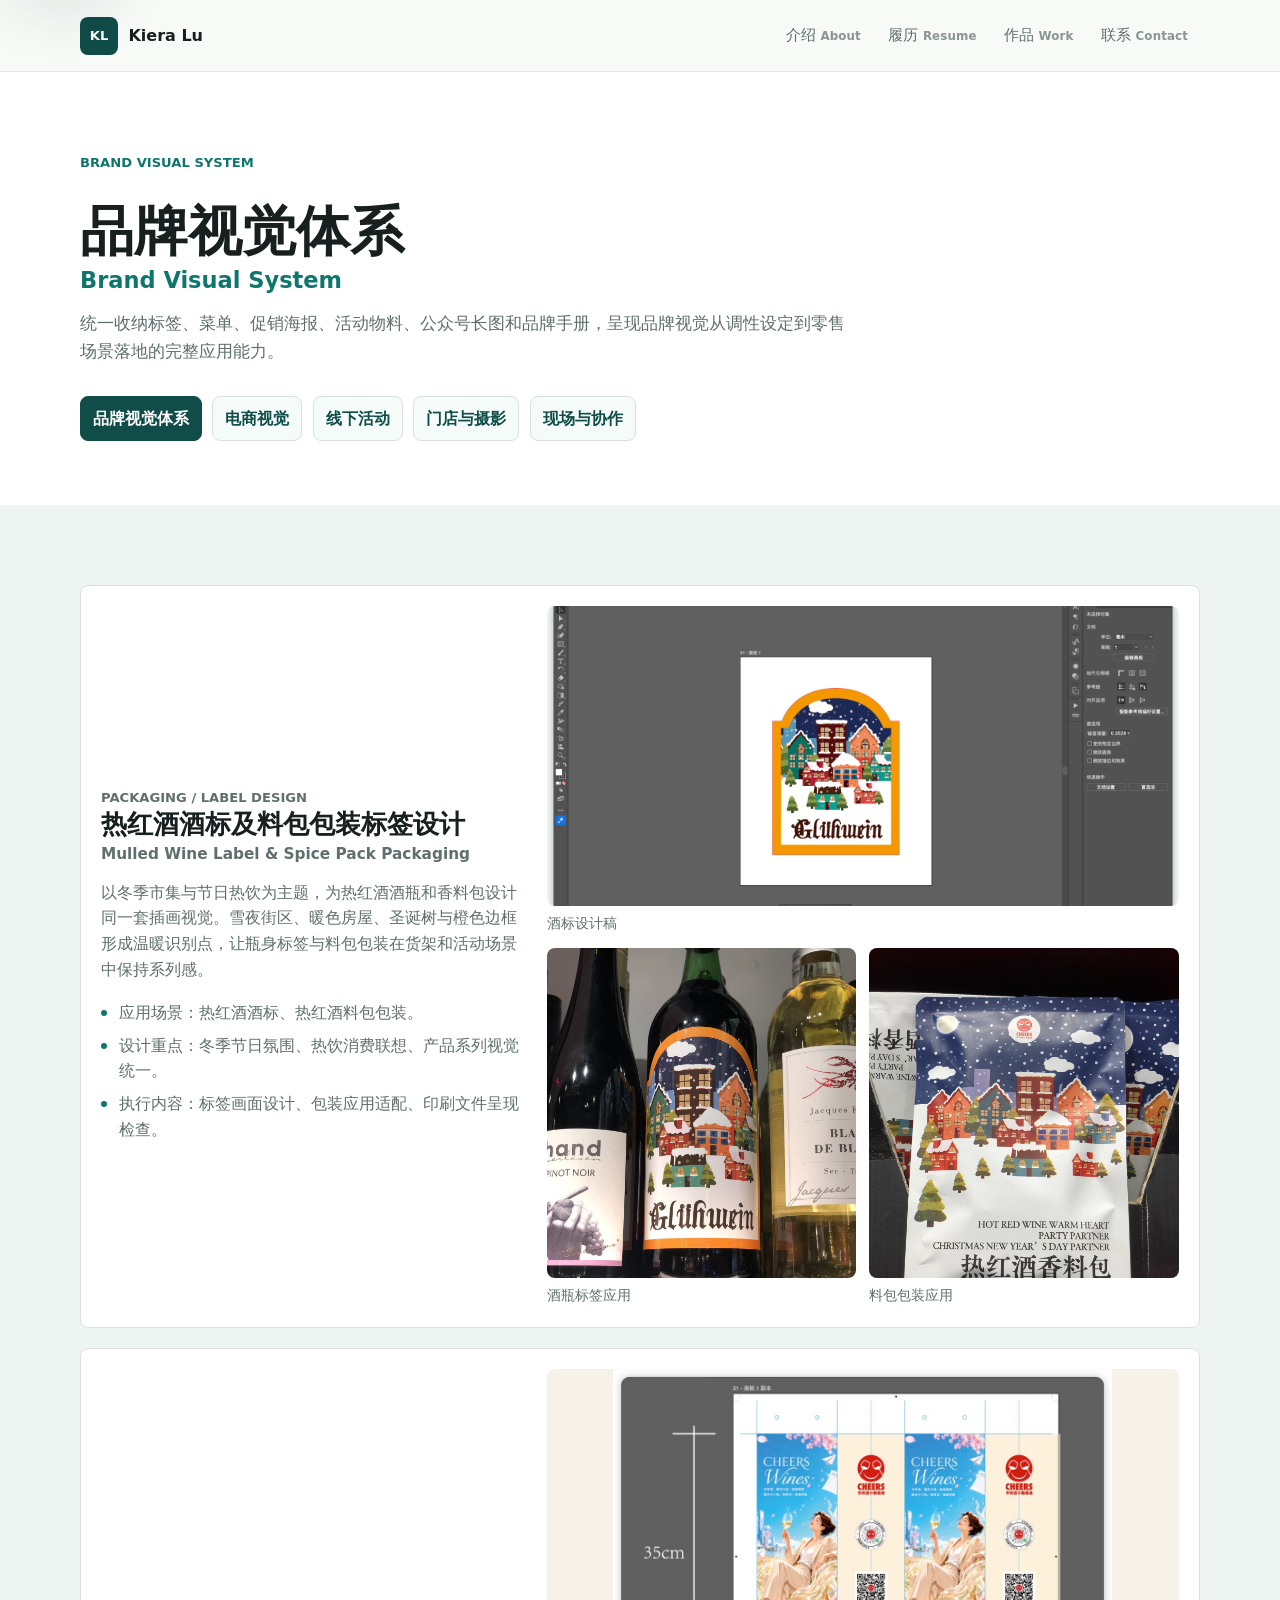
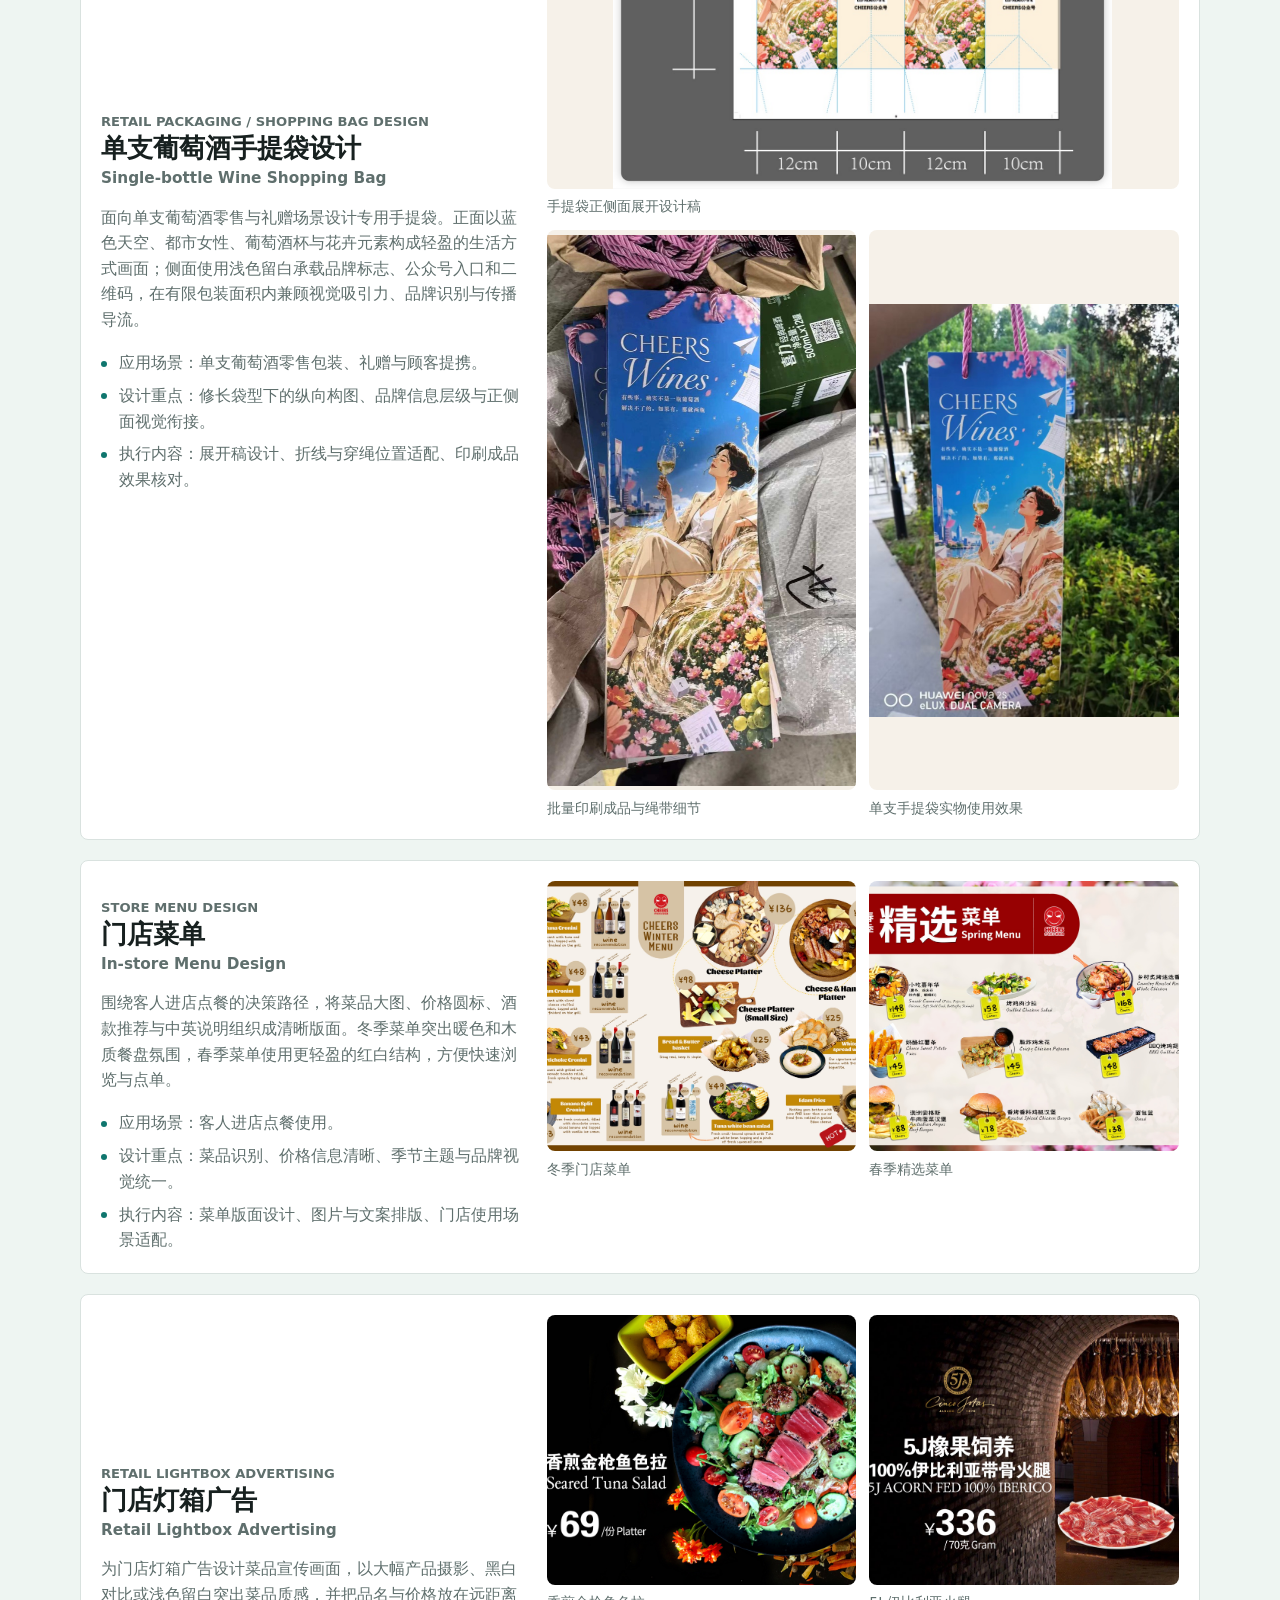
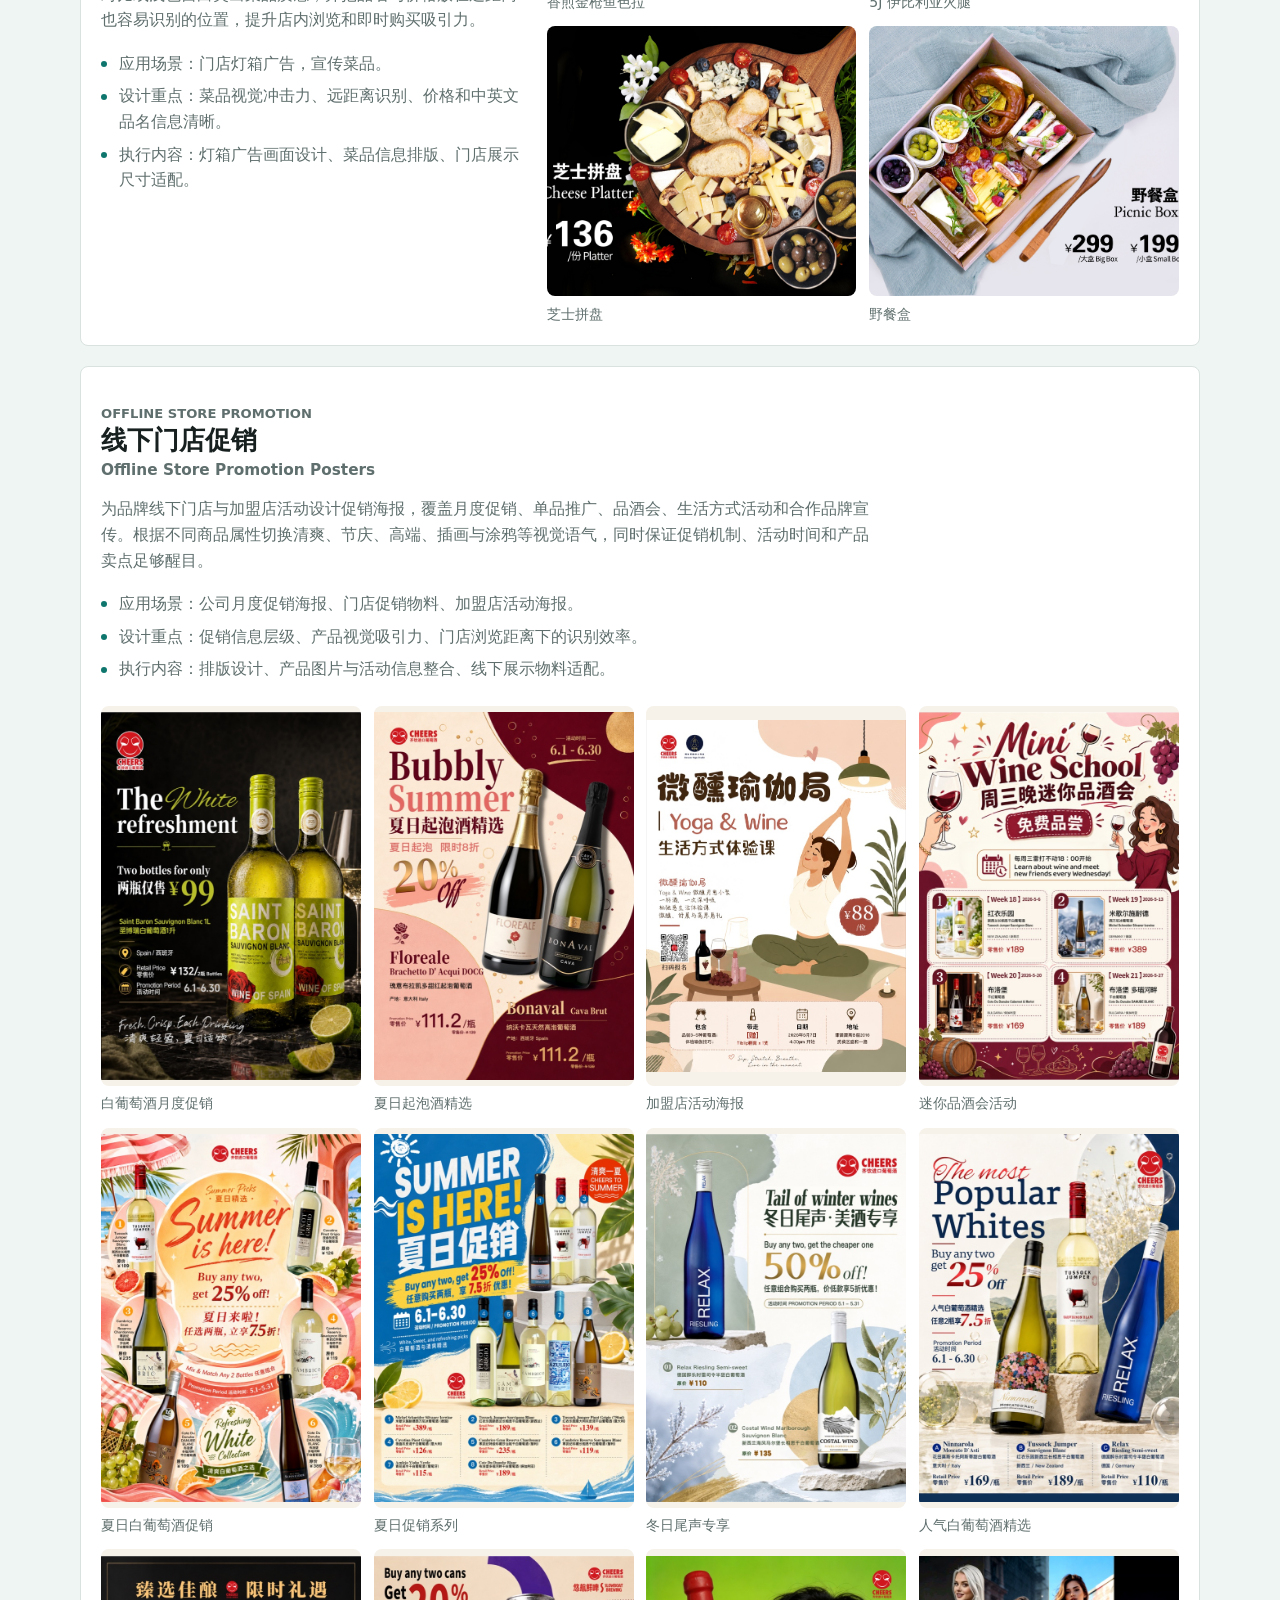
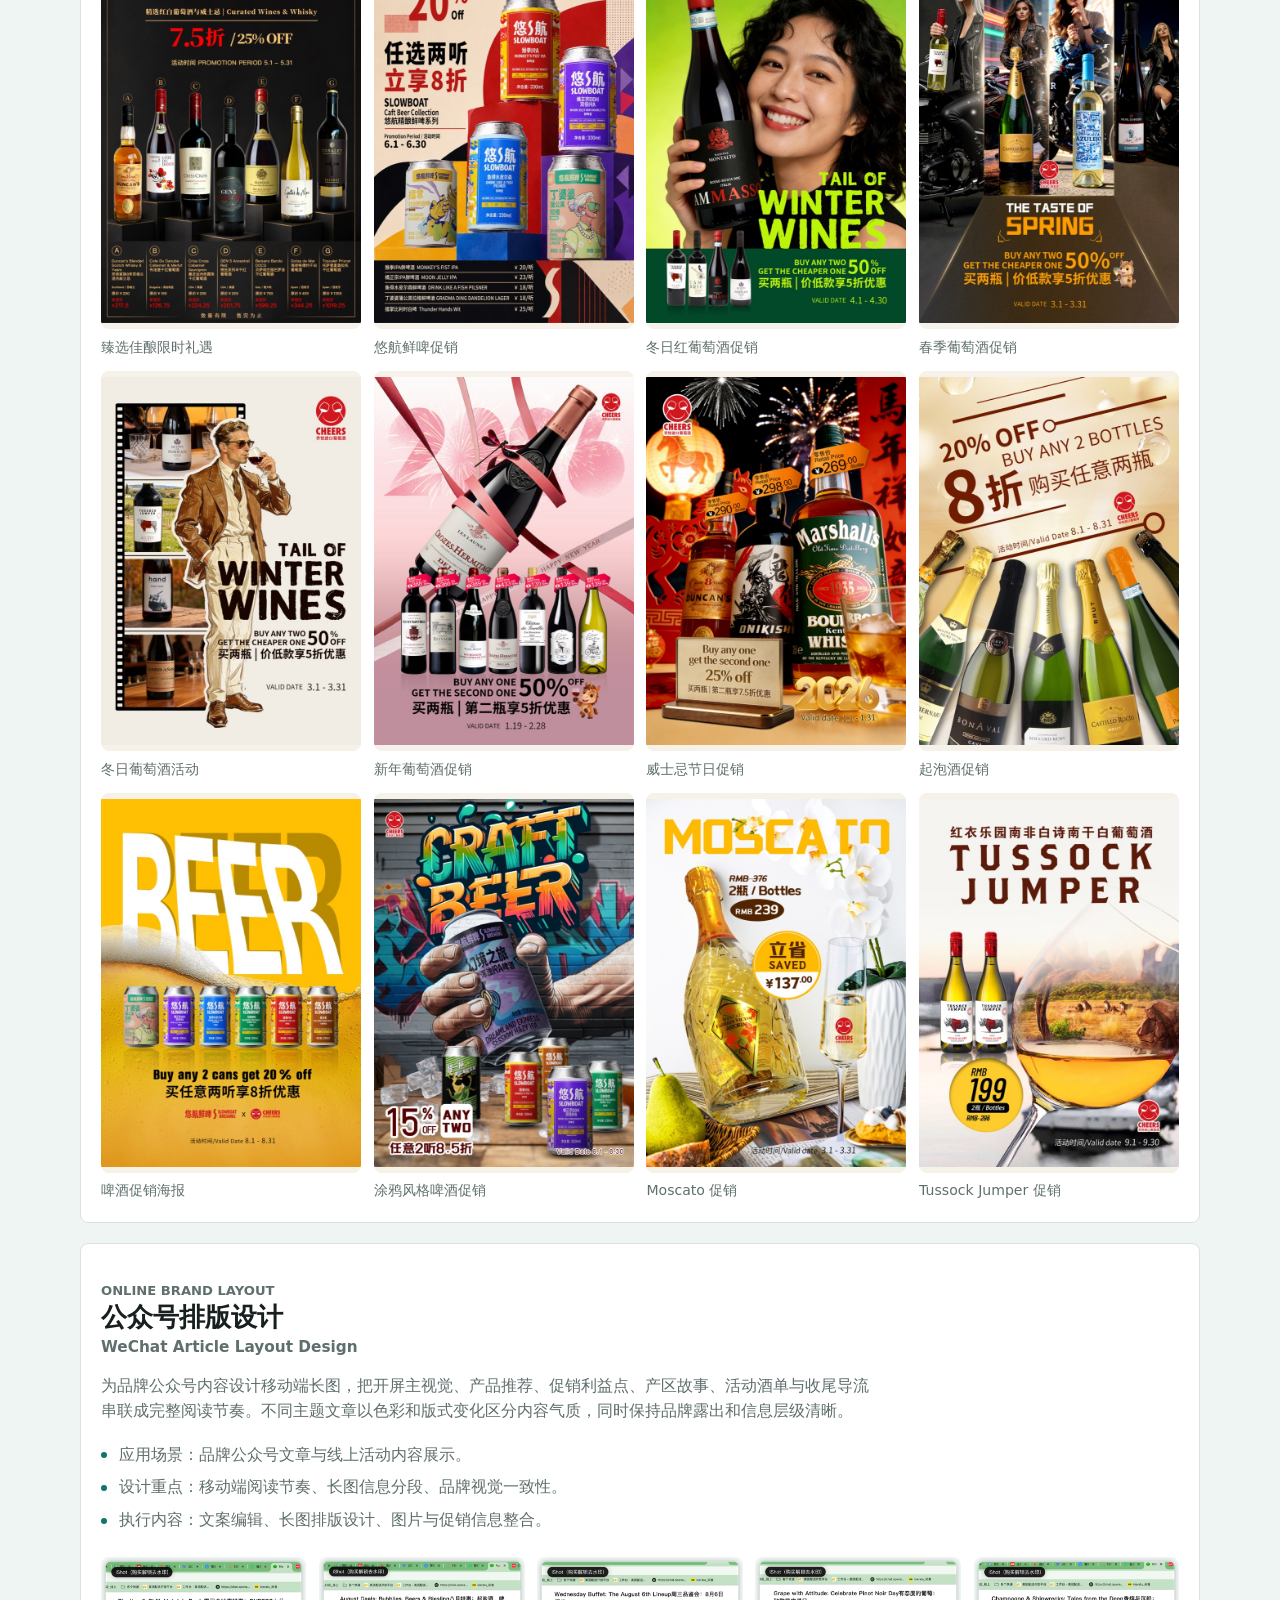
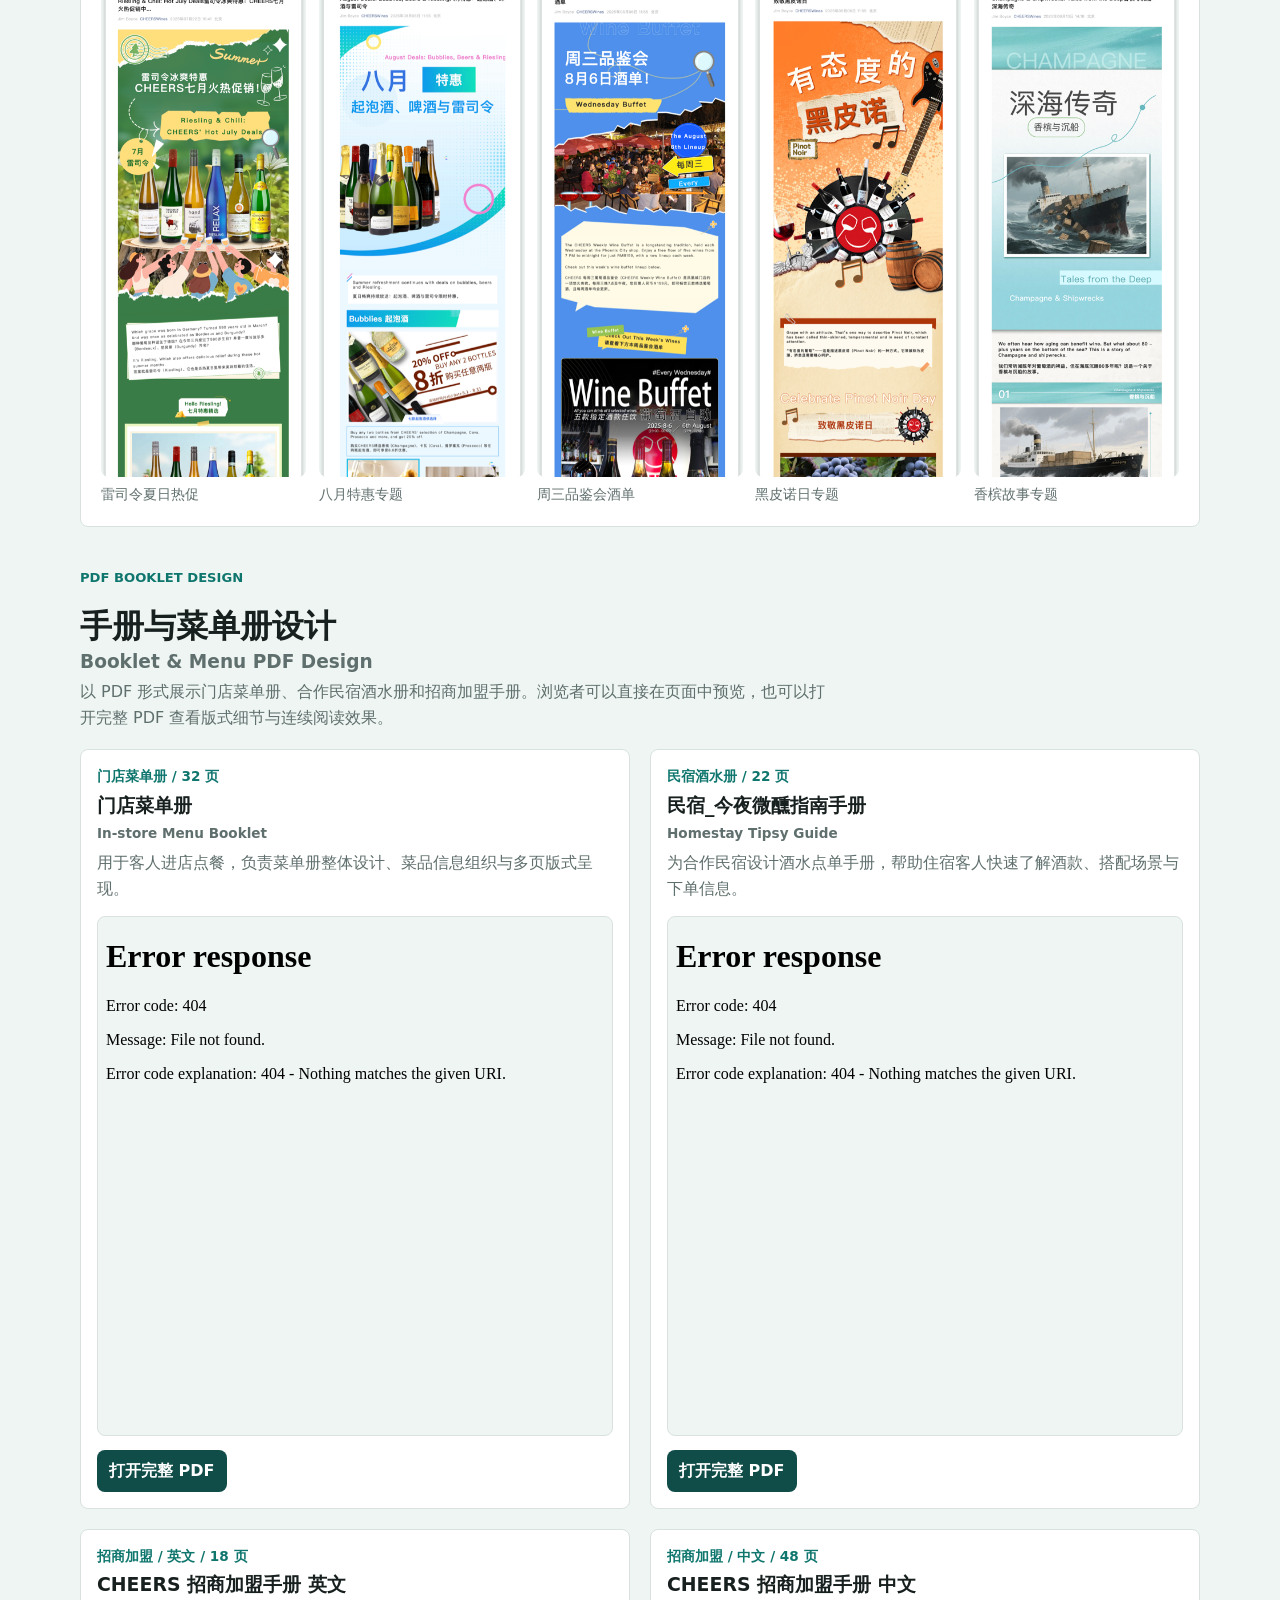
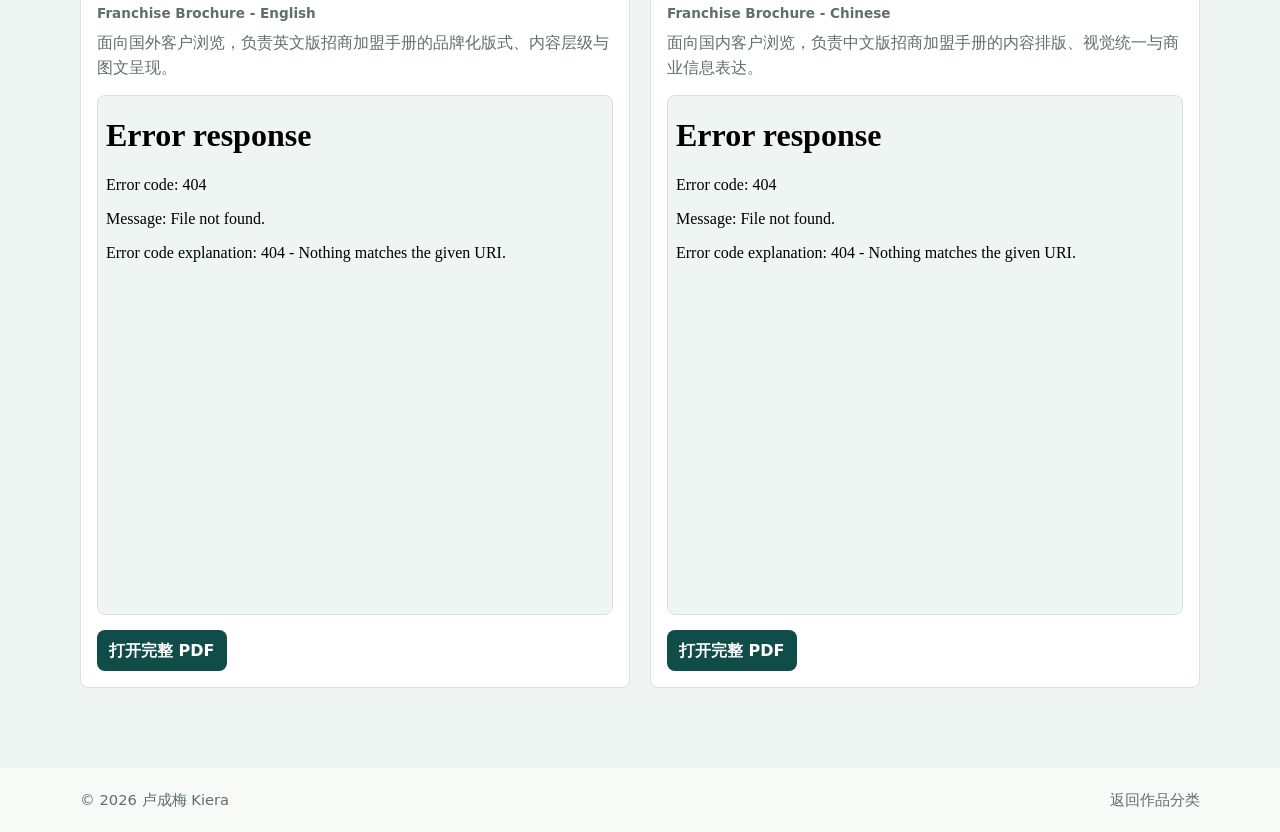
==== commit 509ff55e: "添加个人介绍视频与双语导航" ====
--- a/brand-visual.html
+++ b/brand-visual.html
@@ -19,10 +19,10 @@
         <span>Kiera Lu</span>
       </a>
       <nav class="site-nav" aria-label="主导航">
-        <a href="index.html#about">介绍</a>
-        <a href="index.html#resume">履历</a>
-        <a href="index.html#work">作品</a>
-        <a href="index.html#contact">联系</a>
+        <a href="index.html#about">介绍<span lang="en">About</span></a>
+        <a href="index.html#resume">履历<span lang="en">Resume</span></a>
+        <a href="index.html#work">作品<span lang="en">Work</span></a>
+        <a href="index.html#contact">联系<span lang="en">Contact</span></a>
       </nav>
     </header>
 
--- a/styles.css
+++ b/styles.css
@@ -103,10 +103,23 @@
   text-decoration: none;
 }
 
+.site-nav a span {
+  margin-left: 0.3rem;
+  font-size: 0.78em;
+  font-weight: 700;
+  letter-spacing: 0.01em;
+  opacity: 0.72;
+}
+
 .site-nav a:hover,
 .site-nav a.is-active {
   color: var(--ink);
   background: rgba(15, 118, 110, 0.1);
+}
+
+.site-nav a:hover span,
+.site-nav a.is-active span {
+  opacity: 1;
 }
 
 .hero {
@@ -237,9 +250,78 @@
 .about-layout,
 .contact-layout {
   display: grid;
-  grid-template-columns: minmax(0, 0.9fr) minmax(0, 1.1fr);
   gap: 3rem;
   align-items: start;
+}
+
+.about-layout {
+  grid-template-columns: minmax(280px, 0.68fr) minmax(0, 1.32fr);
+}
+
+.contact-layout {
+  grid-template-columns: minmax(0, 0.9fr) minmax(0, 1.1fr);
+}
+
+.about-heading {
+  align-items: center;
+}
+
+.about-heading .section-kicker {
+  margin-bottom: 0.65rem;
+}
+
+.video-meta {
+  display: flex;
+  align-items: center;
+  gap: 0.65rem;
+  margin: 0;
+  color: var(--muted);
+  font-size: 0.88rem;
+  font-weight: 750;
+  letter-spacing: 0.03em;
+  text-transform: uppercase;
+}
+
+.video-meta span {
+  padding: 0.3rem 0.55rem;
+  border: 1px solid var(--line);
+  border-radius: 999px;
+  color: var(--teal-dark);
+  background: rgba(255, 255, 255, 0.72);
+  font-size: 0.78rem;
+}
+
+.intro-video-card {
+  width: 100%;
+  max-width: 420px;
+  margin: 0;
+  padding: 0.75rem;
+  border: 1px solid var(--line);
+  border-radius: 14px;
+  background: var(--surface);
+  box-shadow: var(--shadow);
+}
+
+.intro-video {
+  display: block;
+  width: 100%;
+  aspect-ratio: 9 / 16;
+  border-radius: 8px;
+  background: var(--ink);
+  object-fit: cover;
+}
+
+.intro-video-card figcaption {
+  margin: 0;
+  padding: 0.85rem 0.35rem 0.2rem;
+  color: var(--muted);
+  font-size: 0.9rem;
+  line-height: 1.55;
+}
+
+.about-content {
+  display: grid;
+  gap: 1.4rem;
 }
 
 .section h2 {
@@ -291,6 +373,17 @@
   margin: 0 0 1.1rem;
   color: var(--muted);
   font-size: 1.05rem;
+}
+
+.about-map-wrap {
+  overflow: hidden;
+  border-radius: 8px;
+  background: #f8f4ec;
+}
+
+.about-map {
+  width: 100%;
+  height: auto;
 }
 
 .section-heading {
@@ -1170,6 +1263,14 @@
     grid-template-columns: 1fr;
   }
 
+  .about-layout {
+    gap: 1.75rem;
+  }
+
+  .intro-video-card {
+    justify-self: center;
+  }
+
   .work-grid {
     grid-template-columns: repeat(2, minmax(0, 1fr));
   }
@@ -1253,6 +1354,11 @@
 
   .section-heading {
     align-items: start;
+    flex-direction: column;
+  }
+
+  .video-meta {
+    align-items: flex-start;
     flex-direction: column;
   }
 
